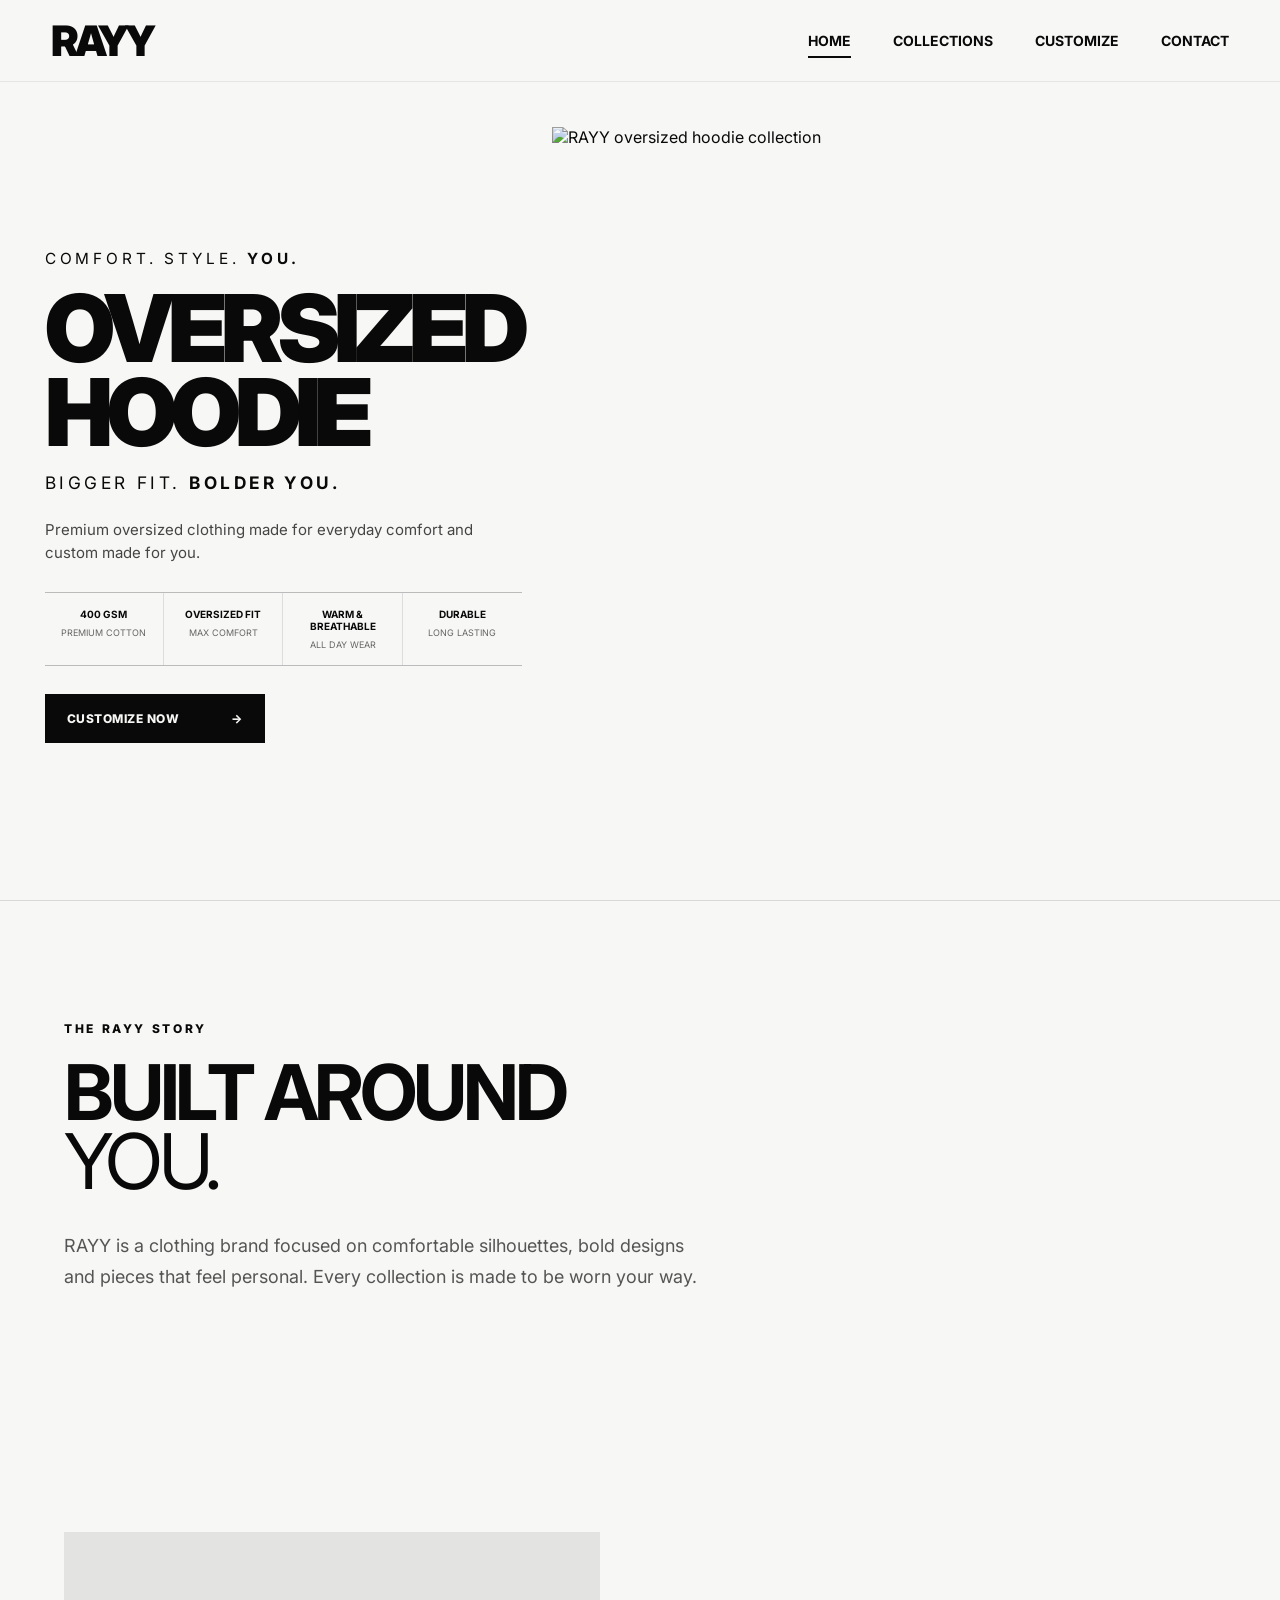
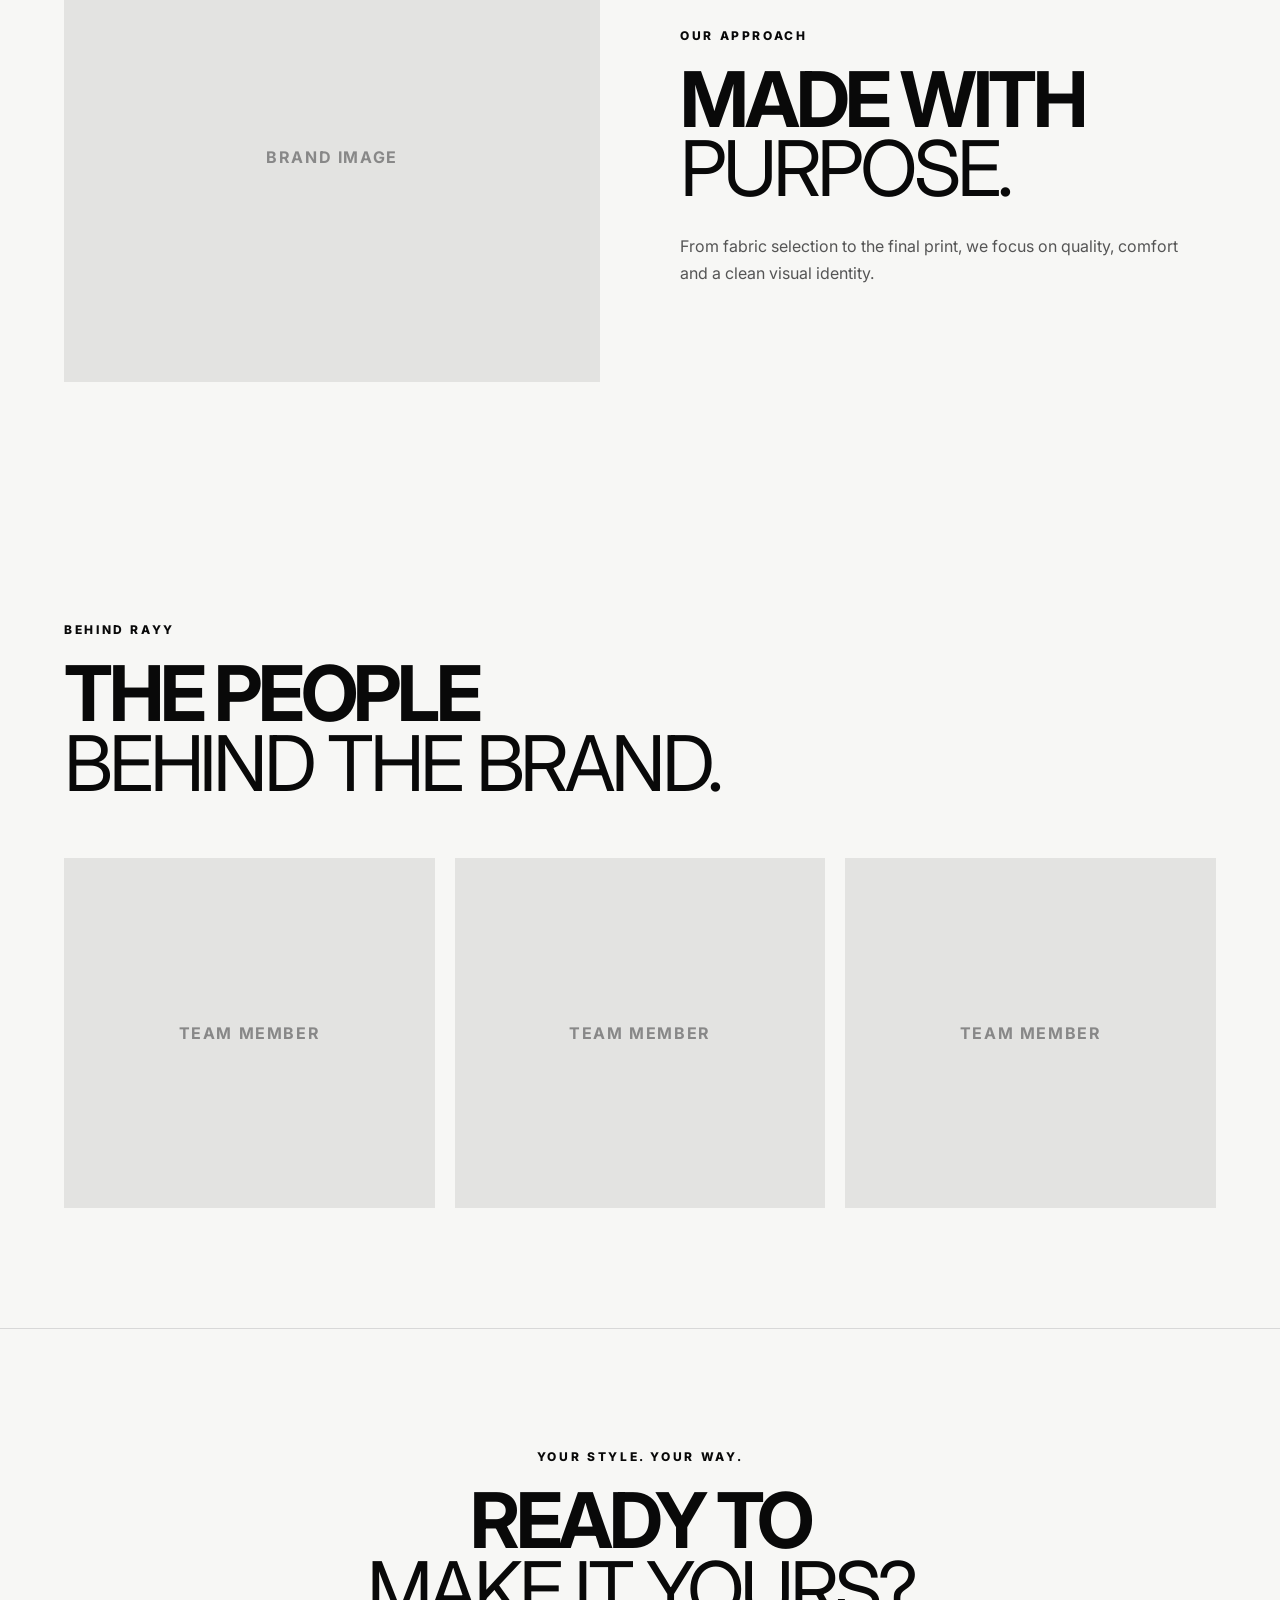
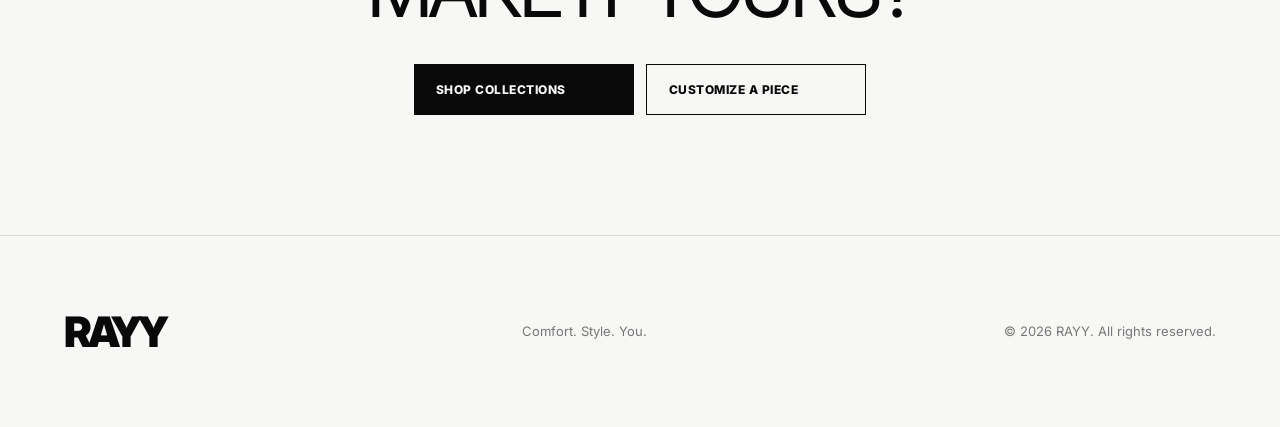
==== src/index.html @ 3b5ebaf4 "initial commit" ====
<!DOCTYPE html>
<html lang="en">
<head>
  <meta charset="UTF-8">
  <meta name="viewport" content="width=device-width, initial-scale=1.0">
  <title>RAYY — Comfort. Style. You.</title>
  <link rel="preconnect" href="https://fonts.googleapis.com">
  <link rel="preconnect" href="https://fonts.gstatic.com" crossorigin>
  <link href="https://fonts.googleapis.com/css2?family=Inter:wght@400;500;600;700;800;900&display=swap" rel="stylesheet">
  <link rel="stylesheet" href="css/global.css">
  <link rel="stylesheet" href="css/home.css">
</head>
<body>
  <header class="navbar">
    <a class="logo" href="index.html">RAYY</a>

    <nav class="nav-links" id="navLinks">
      <a class="active" href="index.html">Home</a>
      <a href="collections.html">Collections</a>
      <a href="customize.html">Customize</a>
      <a href="contact.html">Contact</a>
    </nav>

    <button class="menu-toggle" id="menuToggle" aria-label="Toggle menu">
      <span></span><span></span><span></span>
    </button>
  </header>

  <main>
    <section class="hero">
      <div class="hero-copy">
        <p class="eyebrow">COMFORT. STYLE. <strong>YOU.</strong></p>
        <h1>OVERSIZED<br>HOODIE</h1>
        <p class="hero-subtitle">BIGGER FIT. <strong>BOLDER YOU.</strong></p>
        <p class="hero-description">
          Premium oversized clothing made for everyday comfort
          and custom made for you.
        </p>

        <div class="feature-row">
          <div class="feature">
            <strong>400 GSM</strong>
            <span>Premium Cotton</span>
          </div>
          <div class="feature">
            <strong>OVERSIZED FIT</strong>
            <span>Max Comfort</span>
          </div>
          <div class="feature">
            <strong>WARM & BREATHABLE</strong>
            <span>All Day Wear</span>
          </div>
          <div class="feature">
            <strong>DURABLE</strong>
            <span>Long Lasting</span>
          </div>
        </div>

        <a class="btn btn-dark" href="customize.html">
          CUSTOMIZE NOW <span>→</span>
        </a>
      </div>

      <div class="hero-visual">
        <img src="assets/hero/hero-reference.png" alt="RAYY oversized hoodie collection">
      </div>
    </section>

    <section class="intro section">
      <p class="section-label">THE RAYY STORY</p>
      <h2>BUILT AROUND<br><span>YOU.</span></h2>
      <p class="section-text">
        RAYY is a clothing brand focused on comfortable silhouettes,
        bold designs and pieces that feel personal. Every collection
        is made to be worn your way.
      </p>
    </section>

    <section class="split-section section">
      <div class="split-image placeholder-image">BRAND IMAGE</div>
      <div class="split-copy">
        <p class="section-label">OUR APPROACH</p>
        <h2>MADE WITH<br><span>PURPOSE.</span></h2>
        <p>
          From fabric selection to the final print, we focus on quality,
          comfort and a clean visual identity.
        </p>
      </div>
    </section>

    <section class="team section">
      <p class="section-label">BEHIND RAYY</p>
      <h2>THE PEOPLE<br><span>BEHIND THE BRAND.</span></h2>
      <div class="team-grid">
        <article class="team-card">TEAM MEMBER</article>
        <article class="team-card">TEAM MEMBER</article>
        <article class="team-card">TEAM MEMBER</article>
      </div>
    </section>

    <section class="cta section">
      <p class="section-label">YOUR STYLE. YOUR WAY.</p>
      <h2>READY TO<br><span>MAKE IT YOURS?</span></h2>
      <div class="cta-actions">
        <a class="btn btn-dark" href="collections.html">SHOP COLLECTIONS</a>
        <a class="btn btn-light" href="customize.html">CUSTOMIZE A PIECE</a>
      </div>
    </section>
  </main>

  <footer class="footer">
    <div class="logo">RAYY</div>
    <p>Comfort. Style. You.</p>
    <p>© 2026 RAYY. All rights reserved.</p>
  </footer>

  <script src="js/main.js"></script>
</body>
</html>
---- src/css/global.css ----
:root {
  --black: #090909;
  --white: #f7f7f5;
  --muted: #777;
  --border: #d8d8d8;
  --max-width: 1500px;
}

* {
  box-sizing: border-box;
  margin: 0;
  padding: 0;
}

html {
  scroll-behavior: smooth;
}

body {
  font-family: Inter, Arial, sans-serif;
  background: var(--white);
  color: var(--black);
}

a {
  color: inherit;
  text-decoration: none;
}

.navbar {
  height: 82px;
  padding: 0 4vw;
  display: flex;
  align-items: center;
  justify-content: space-between;
  border-bottom: 1px solid #e5e5e5;
  position: relative;
  z-index: 10;
  background: rgba(247,247,245,.96);
}

.logo {
  font-size: 42px;
  font-weight: 900;
  letter-spacing: -4px;
}

.nav-links {
  display: flex;
  gap: 42px;
  align-items: center;
  font-size: 14px;
  font-weight: 700;
  text-transform: uppercase;
}

.nav-links a {
  position: relative;
}

.nav-links a.active::after {
  content: "";
  position: absolute;
  height: 2px;
  background: var(--black);
  left: 0;
  right: 0;
  bottom: -9px;
}

.menu-toggle {
  display: none;
  border: 0;
  background: none;
  cursor: pointer;
}

.menu-toggle span {
  display: block;
  width: 24px;
  height: 2px;
  background: var(--black);
  margin: 5px;
}

.section {
  max-width: var(--max-width);
  margin: auto;
  padding: 120px 5vw;
}

.section-label {
  font-size: 12px;
  font-weight: 800;
  letter-spacing: .22em;
  margin-bottom: 22px;
}

h1, h2 {
  letter-spacing: -.055em;
  line-height: .9;
}

h1 {
  font-size: clamp(4rem, 9vw, 9rem);
}

h2 {
  font-size: clamp(3rem, 6vw, 6rem);
}

h1 span, h2 span {
  font-weight: 400;
}

.btn {
  display: inline-flex;
  justify-content: space-between;
  align-items: center;
  min-width: 220px;
  padding: 17px 22px;
  font-size: 12px;
  font-weight: 800;
  letter-spacing: .04em;
}

.btn-dark {
  background: var(--black);
  color: var(--white);
}

.btn-light {
  border: 1px solid var(--black);
}

.page-shell {
  max-width: var(--max-width);
  min-height: calc(100vh - 82px);
  margin: auto;
  padding: 100px 5vw;
}

.category-grid {
  display: grid;
  grid-template-columns: repeat(3, 1fr);
  gap: 24px;
  margin-top: 70px;
}

.category-card {
  display: block;
}

.category-image {
  aspect-ratio: 1 / 1.1;
  background: #e4e4e2;
  display: grid;
  place-items: center;
  font-size: clamp(2rem, 5vw, 5rem);
  font-weight: 900;
  letter-spacing: -.06em;
}

.category-card h2 {
  font-size: 24px;
  margin-top: 16px;
}

.customize-placeholder {
  margin-top: 70px;
  padding: 80px;
  border: 1px dashed #aaa;
  text-align: center;
  color: var(--muted);
  line-height: 1.8;
}

.contact-page > p:not(.section-label) {
  max-width: 500px;
  margin: 30px 0;
  line-height: 1.7;
  color: #555;
}

.footer {
  padding: 70px 5vw;
  border-top: 1px solid var(--border);
  display: flex;
  justify-content: space-between;
  align-items: center;
  gap: 20px;
  flex-wrap: wrap;
}

.footer p {
  color: var(--muted);
  font-size: 13px;
}

@media (max-width: 800px) {
  .navbar {
    height: 70px;
  }

  .logo {
    font-size: 34px;
  }

  .menu-toggle {
    display: block;
  }

  .nav-links {
    display: none;
    position: absolute;
    top: 70px;
    left: 0;
    right: 0;
    padding: 25px;
    flex-direction: column;
    align-items: flex-start;
    background: var(--white);
    border-bottom: 1px solid var(--border);
  }

  .nav-links.open {
    display: flex;
  }

  .category-grid {
    grid-template-columns: 1fr;
  }

  .page-shell {
    padding-top: 70px;
  }
}
---- src/css/home.css ----
.hero {
  min-height: calc(100vh - 82px);
  max-width: var(--max-width);
  margin: auto;
  padding: 45px 2.5vw 35px;
  display: grid;
  grid-template-columns: .78fr 1.22fr;
  gap: 30px;
  align-items: center;
  overflow: hidden;
}

.hero-copy {
  padding-left: 1vw;
  z-index: 2;
}

.eyebrow {
  font-size: clamp(13px, 1.2vw, 18px);
  letter-spacing: .25em;
  margin-bottom: 18px;
}

.hero h1 {
  font-size: clamp(4.5rem, 7.3vw, 8.5rem);
  font-weight: 900;
  letter-spacing: -.065em;
}

.hero-subtitle {
  font-size: clamp(14px, 1.35vw, 19px);
  letter-spacing: .2em;
  margin-top: 18px;
}

.hero-description {
  max-width: 470px;
  margin: 25px 0;
  color: #454545;
  line-height: 1.55;
  font-size: 15px;
}

.feature-row {
  border-top: 1px solid #bbb;
  border-bottom: 1px solid #bbb;
  display: grid;
  grid-template-columns: repeat(4, 1fr);
  margin: 28px 0;
}

.feature {
  padding: 15px 9px;
  text-align: center;
  border-right: 1px solid #ddd;
}

.feature:last-child {
  border-right: 0;
}

.feature strong,
.feature span {
  display: block;
}

.feature strong {
  font-size: 10px;
  margin-bottom: 7px;
}

.feature span {
  font-size: 9px;
  color: #666;
  text-transform: uppercase;
}

.hero-visual {
  height: 100%;
  min-height: 650px;
  display: flex;
  align-items: center;
  justify-content: center;
}

.hero-visual img {
  width: 100%;
  height: 100%;
  object-fit: cover;
  object-position: center;
  mix-blend-mode: multiply;
}

.intro {
  border-top: 1px solid var(--border);
}

.section-text {
  max-width: 650px;
  margin-top: 35px;
  font-size: 18px;
  line-height: 1.7;
  color: #555;
}

.split-section {
  display: grid;
  grid-template-columns: 1fr 1fr;
  gap: 80px;
  align-items: center;
}

.placeholder-image,
.team-card {
  background: #e3e3e1;
  min-height: 450px;
  display: grid;
  place-items: center;
  color: #888;
  font-weight: 700;
  letter-spacing: .1em;
}

.split-copy p:not(.section-label) {
  margin-top: 30px;
  max-width: 500px;
  color: #555;
  line-height: 1.7;
}

.team-grid {
  display: grid;
  grid-template-columns: repeat(3, 1fr);
  gap: 20px;
  margin-top: 60px;
}

.team-card {
  min-height: 350px;
}

.cta {
  text-align: center;
  border-top: 1px solid var(--border);
}

.cta-actions {
  margin-top: 40px;
  display: flex;
  justify-content: center;
  gap: 12px;
}

@media (max-width: 1000px) {
  .hero {
    grid-template-columns: 1fr;
  }

  .hero-visual {
    min-height: auto;
  }

  .hero-visual img {
    max-height: 650px;
  }

  .split-section,
  .team-grid {
    grid-template-columns: 1fr;
  }
}

@media (max-width: 600px) {
  .hero {
    padding-top: 35px;
  }

  .hero h1 {
    font-size: 18vw;
  }

  .feature-row {
    grid-template-columns: repeat(2, 1fr);
  }

  .feature:nth-child(2) {
    border-right: 0;
  }

  .feature:nth-child(-n+2) {
    border-bottom: 1px solid #ddd;
  }

  .cta-actions {
    flex-direction: column;
  }

  .btn {
    width: 100%;
  }
}
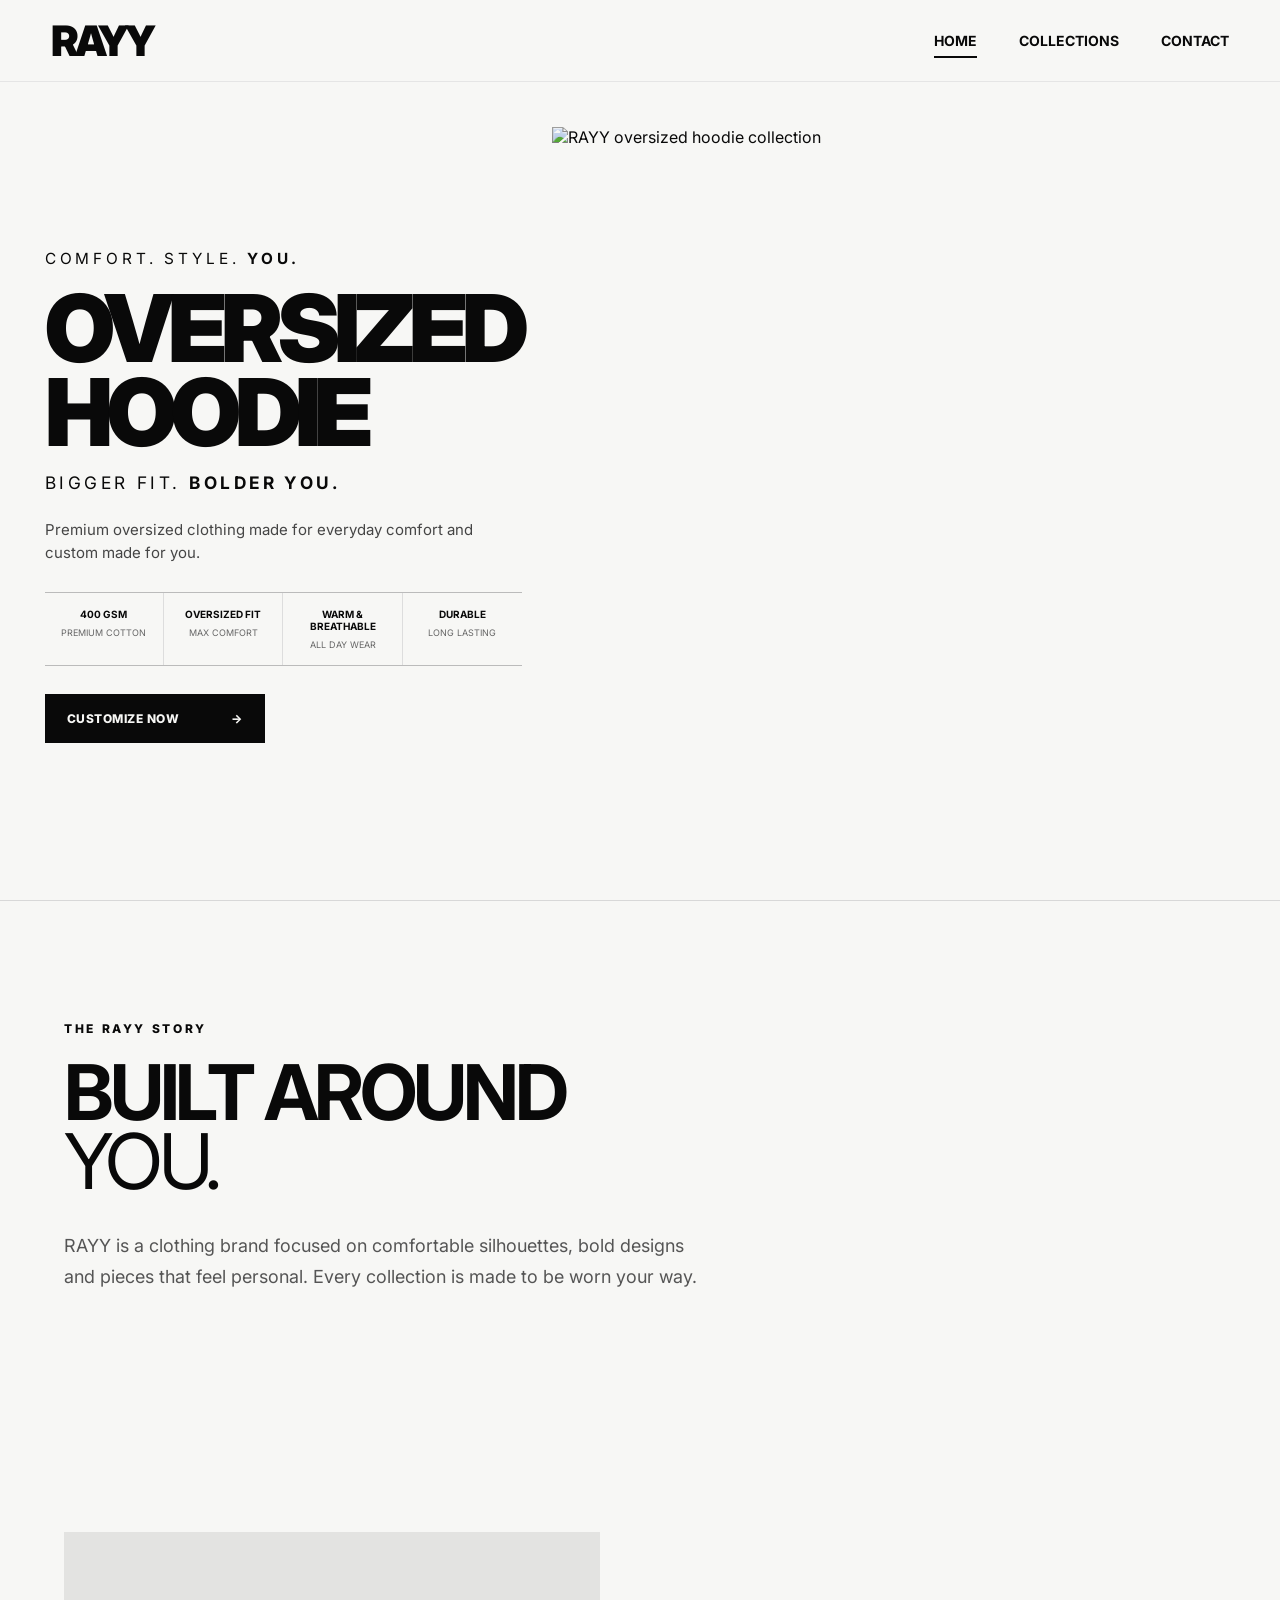
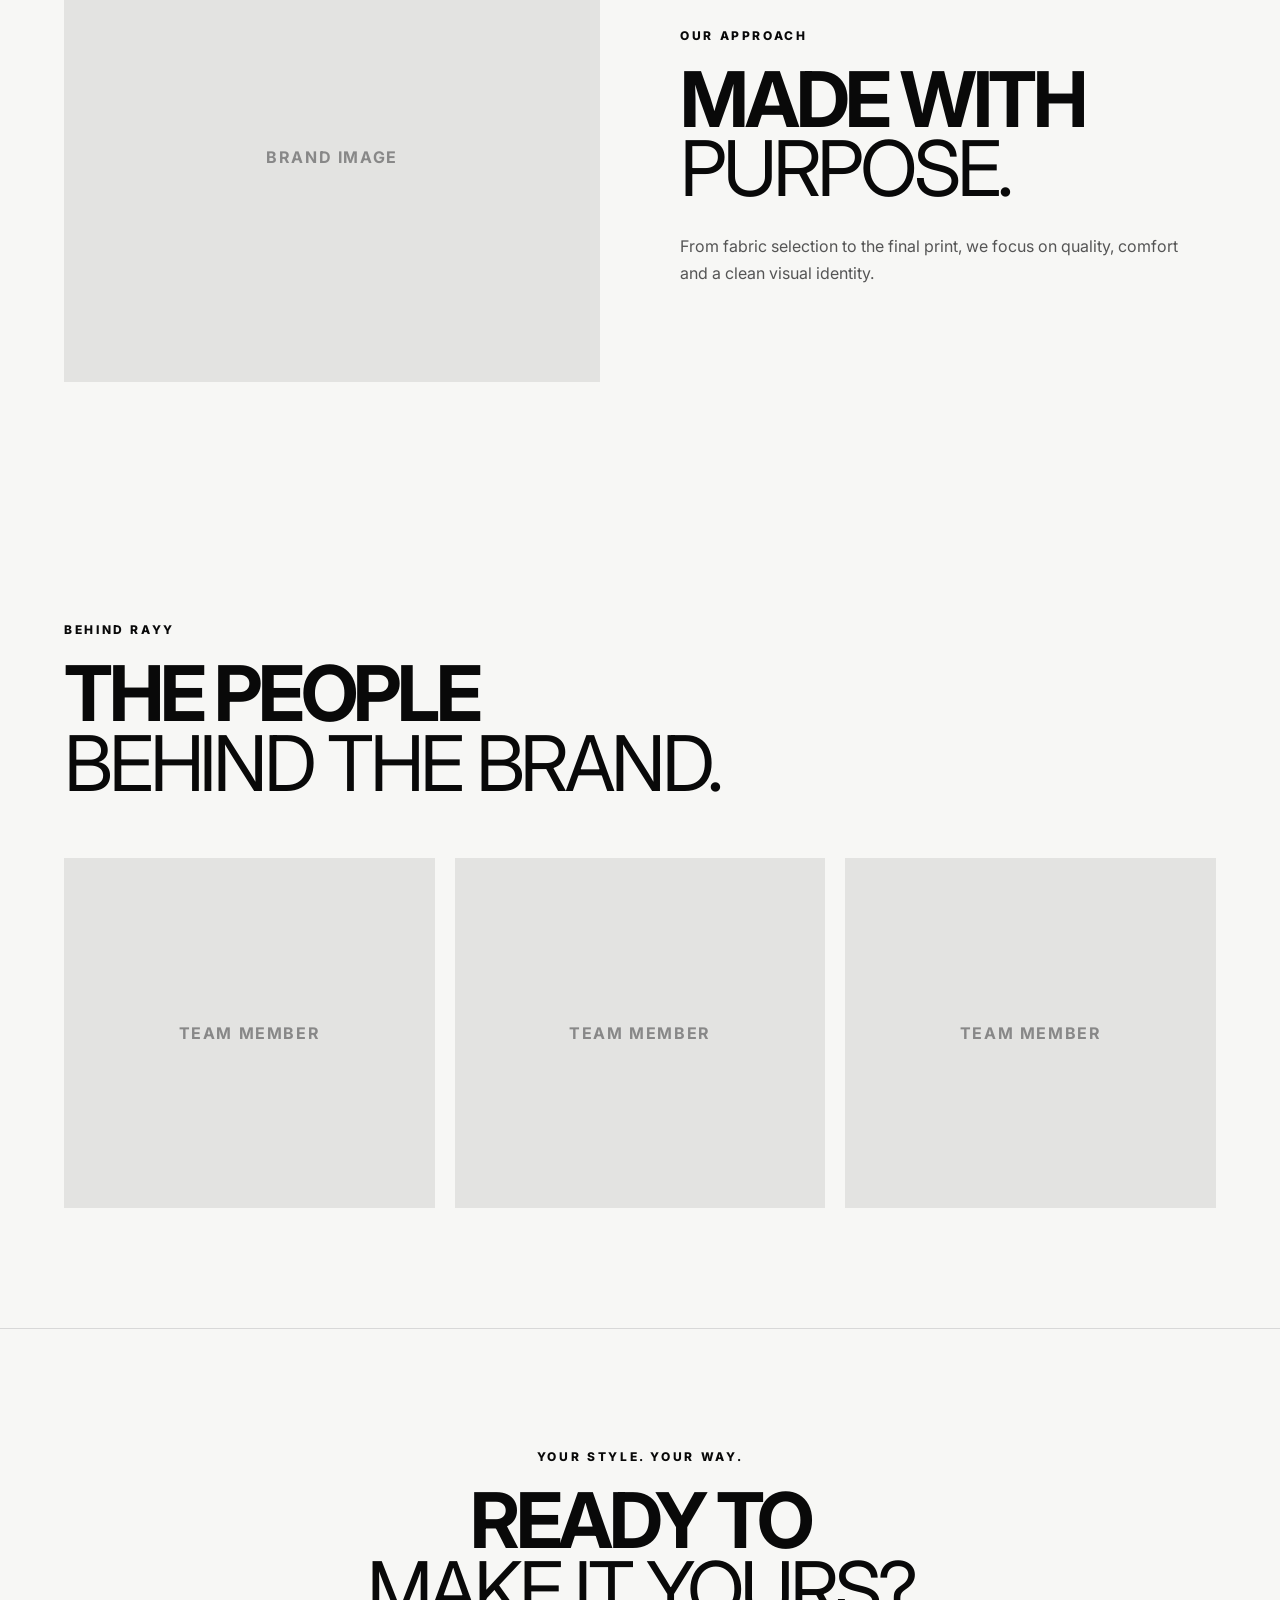
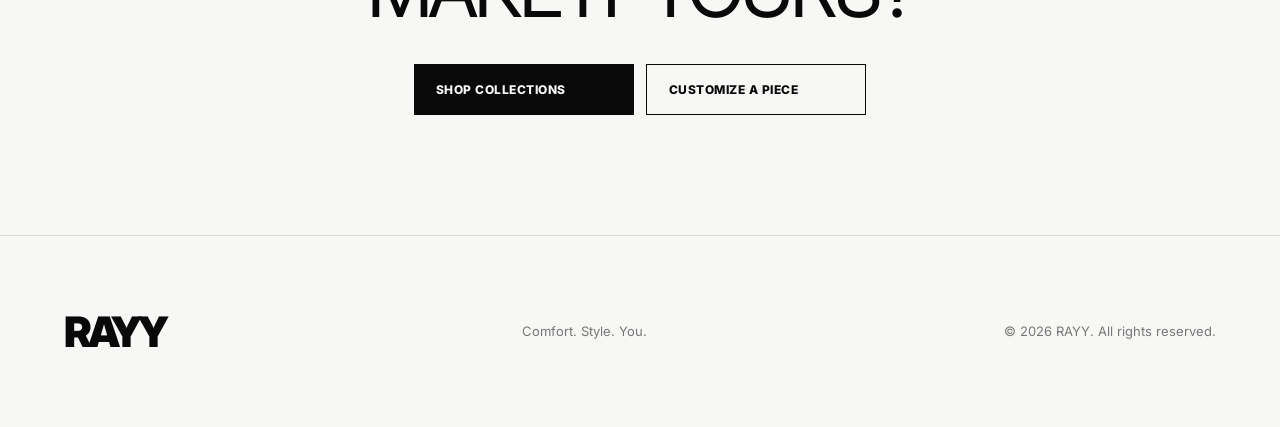
==== commit f443b42c: "Added catogories page, universal template for all products" ====
--- a/src/index.html
+++ b/src/index.html
@@ -17,7 +17,6 @@
     <nav class="nav-links" id="navLinks">
       <a class="active" href="index.html">Home</a>
       <a href="collections.html">Collections</a>
-      <a href="customize.html">Customize</a>
       <a href="contact.html">Contact</a>
     </nav>
 
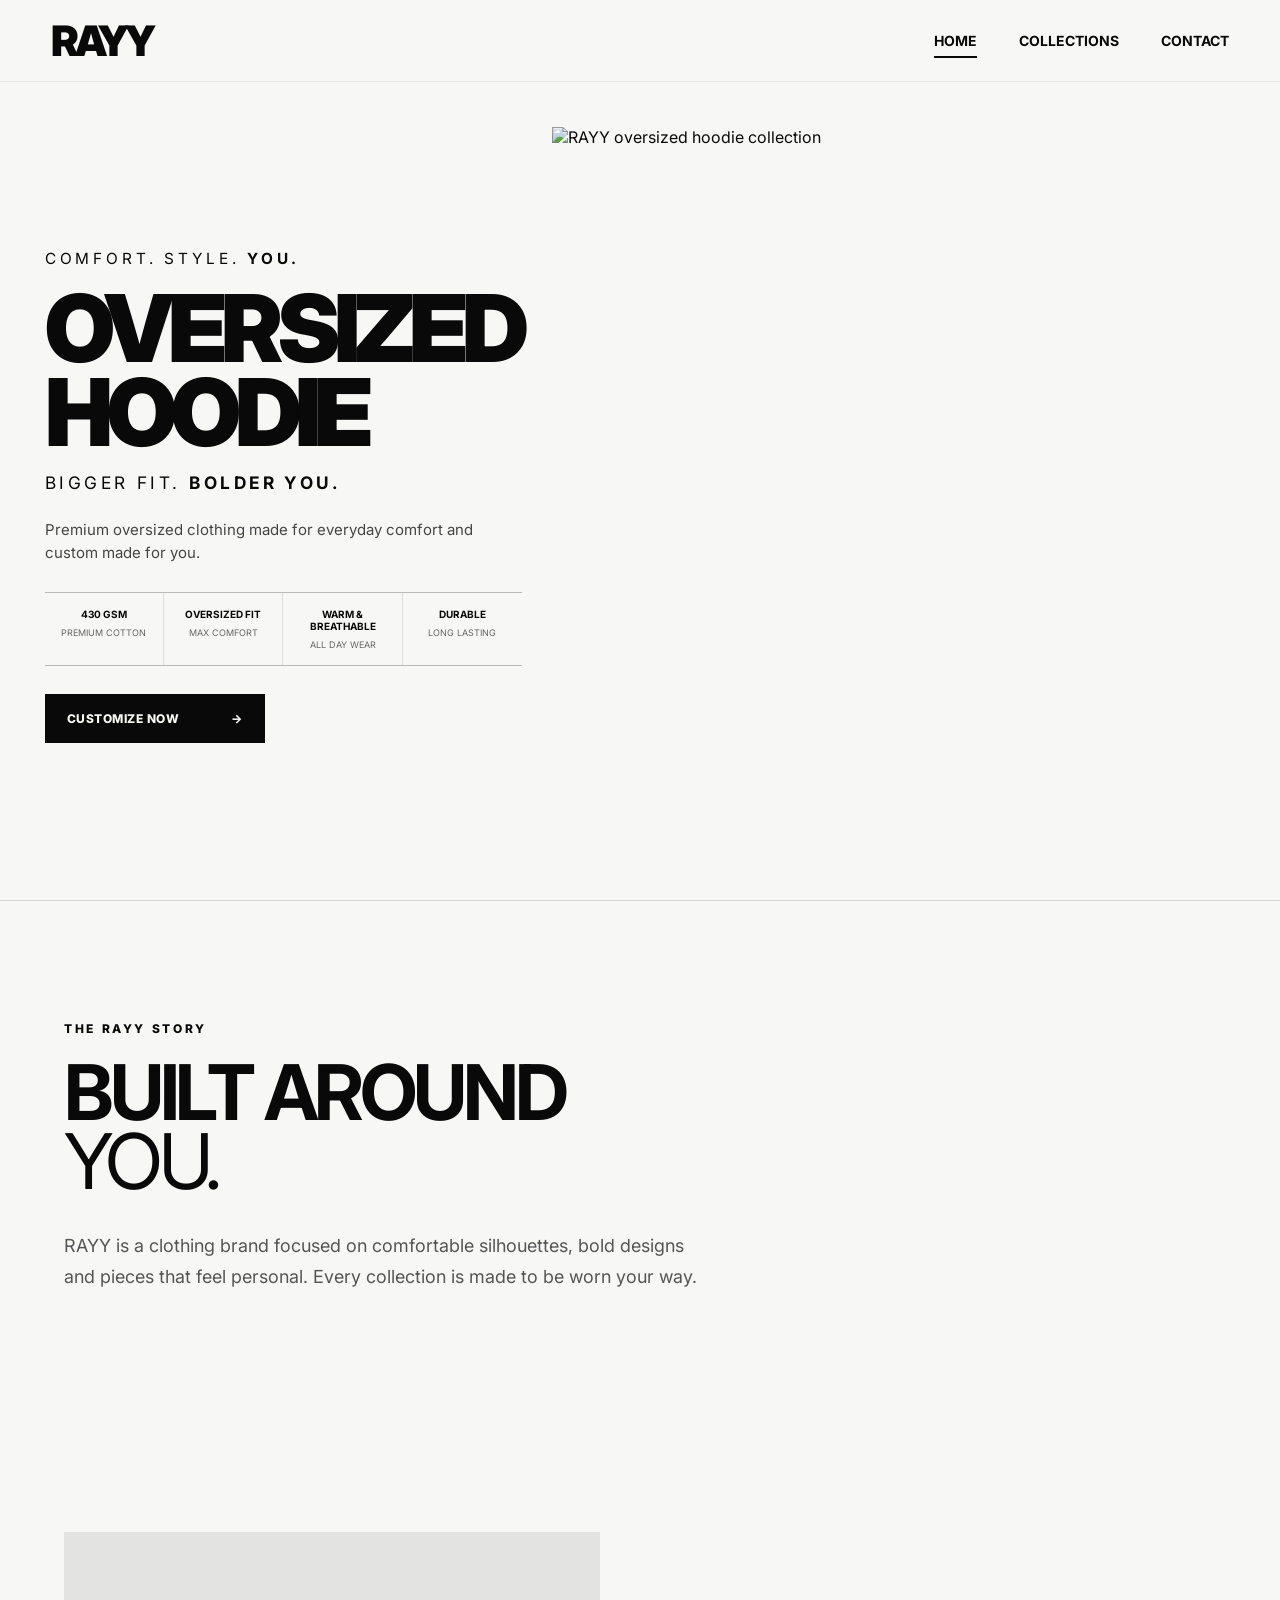
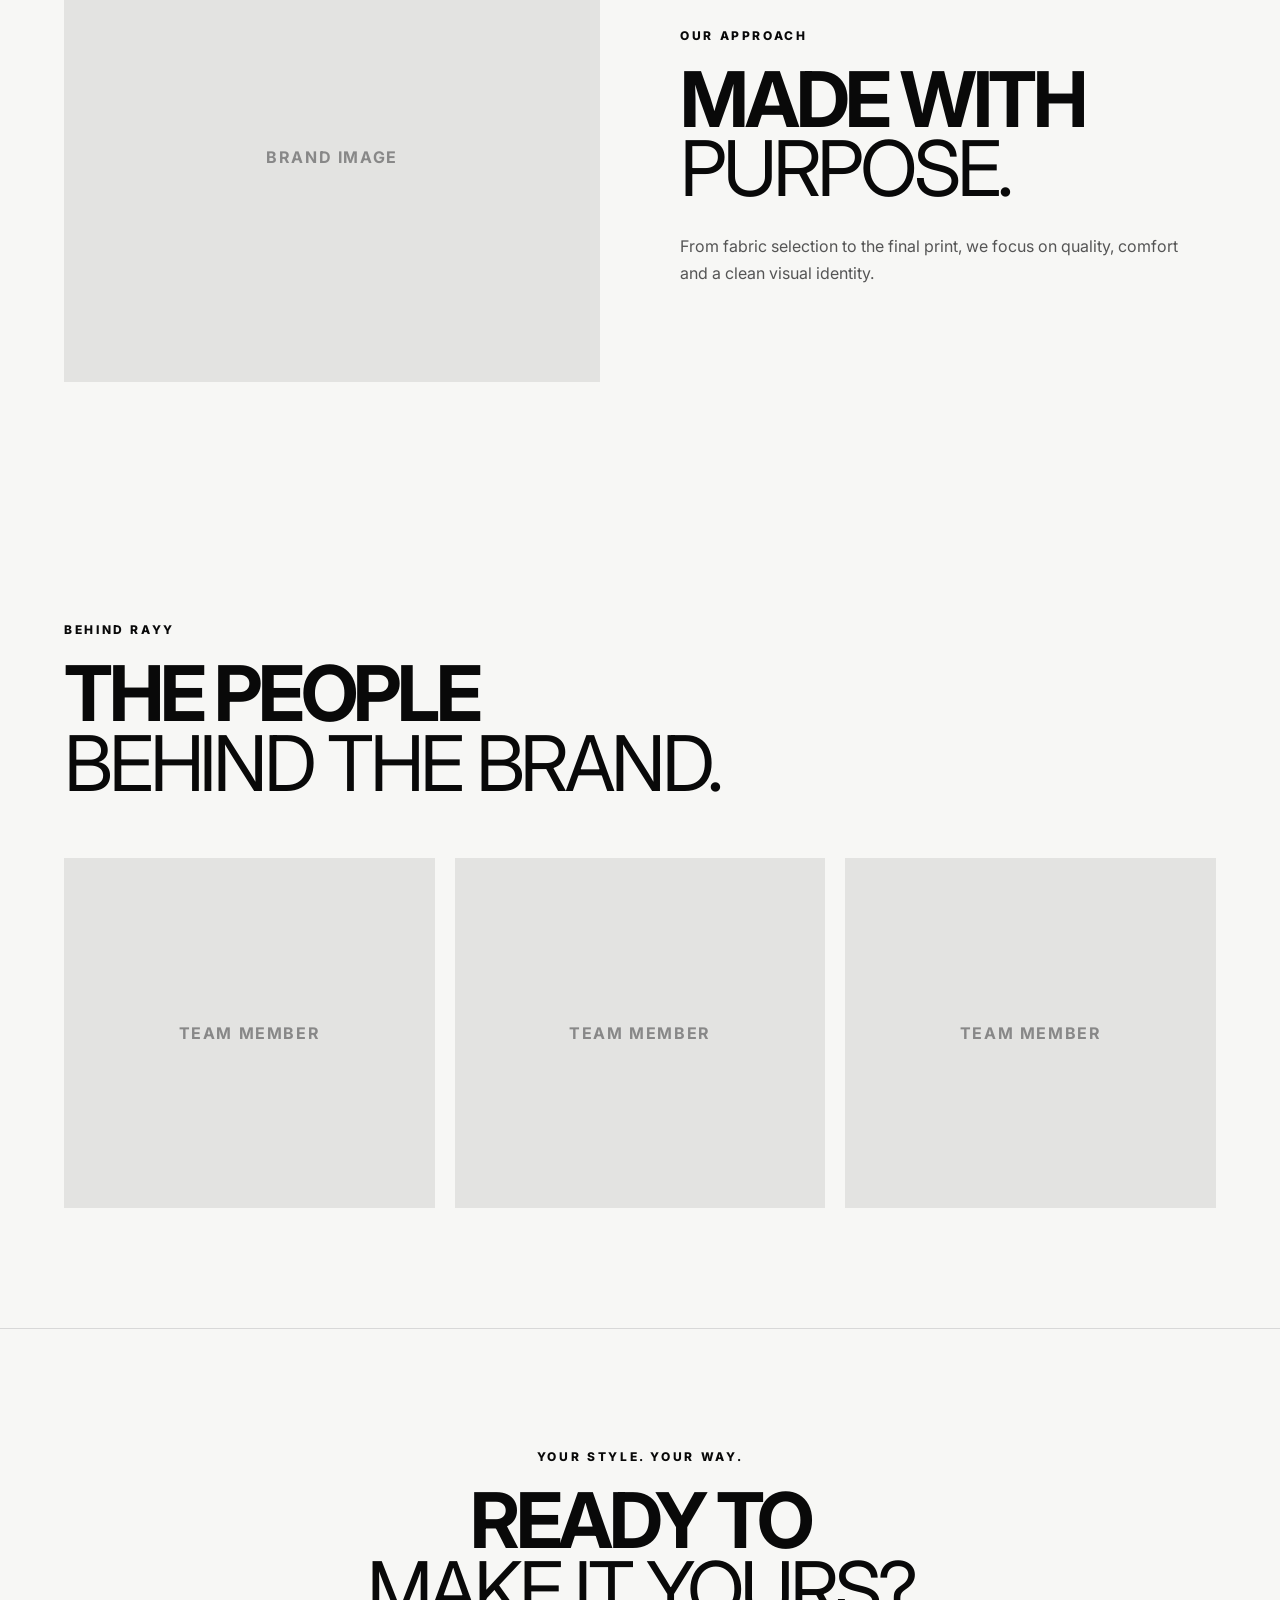
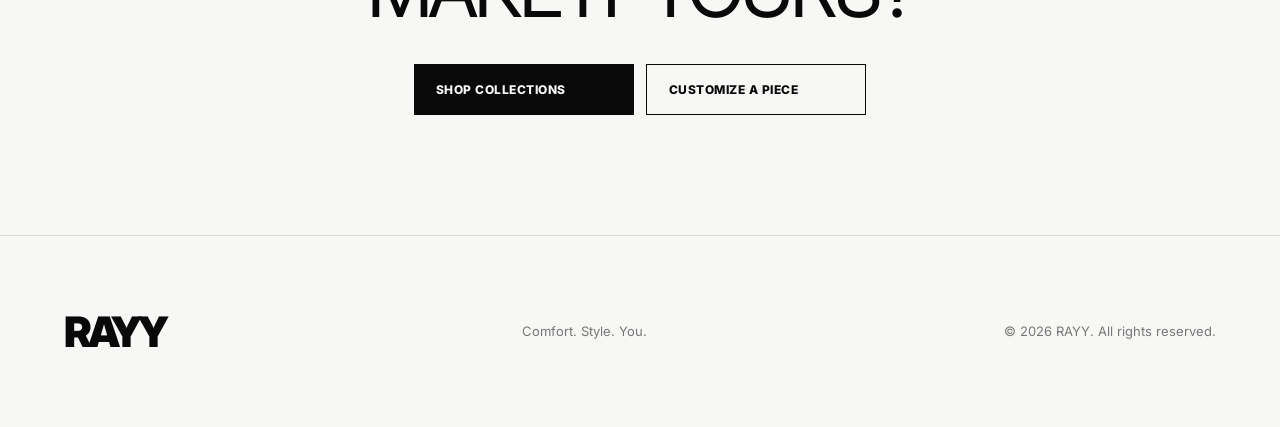
==== commit 0596e477: "Major design changes. Added animation in the collections and its downstream pages" ====
--- a/src/index.html
+++ b/src/index.html
@@ -1,29 +1,20 @@
 <!DOCTYPE html>
 <html lang="en">
+
 <head>
   <meta charset="UTF-8">
   <meta name="viewport" content="width=device-width, initial-scale=1.0">
   <title>RAYY — Comfort. Style. You.</title>
   <link rel="preconnect" href="https://fonts.googleapis.com">
   <link rel="preconnect" href="https://fonts.gstatic.com" crossorigin>
-  <link href="https://fonts.googleapis.com/css2?family=Inter:wght@400;500;600;700;800;900&display=swap" rel="stylesheet">
+  <link href="https://fonts.googleapis.com/css2?family=Inter:wght@400;500;600;700;800;900&display=swap"
+    rel="stylesheet">
   <link rel="stylesheet" href="css/global.css">
   <link rel="stylesheet" href="css/home.css">
 </head>
+
 <body>
-  <header class="navbar">
-    <a class="logo" href="index.html">RAYY</a>
-
-    <nav class="nav-links" id="navLinks">
-      <a class="active" href="index.html">Home</a>
-      <a href="collections.html">Collections</a>
-      <a href="contact.html">Contact</a>
-    </nav>
-
-    <button class="menu-toggle" id="menuToggle" aria-label="Toggle menu">
-      <span></span><span></span><span></span>
-    </button>
-  </header>
+  <header class="navbar"></header>
 
   <main>
     <section class="hero">
@@ -38,7 +29,7 @@
 
         <div class="feature-row">
           <div class="feature">
-            <strong>400 GSM</strong>
+            <strong>430 GSM</strong>
             <span>Premium Cotton</span>
           </div>
           <div class="feature">
@@ -115,4 +106,5 @@
 
   <script src="js/main.js"></script>
 </body>
+
 </html>
--- a/src/css/global.css
+++ b/src/css/global.css
@@ -36,7 +36,7 @@
   border-bottom: 1px solid #e5e5e5;
   position: relative;
   z-index: 10;
-  background: rgba(247,247,245,.96);
+  background: rgba(247, 247, 245, .96);
 }
 
 .logo {
@@ -96,7 +96,54 @@
   margin-bottom: 22px;
 }
 
-h1, h2 {
+.page-header {
+  display: grid;
+  grid-template-columns: 1.2fr 0.8fr;
+  gap: 40px;
+  align-items: flex-end;
+  border-bottom: 2px solid var(--black);
+  padding-bottom: 45px;
+  margin-bottom: 80px;
+  grid-column: 1 / -1;
+}
+
+.page-header-title {
+  display: flex;
+  flex-direction: column;
+}
+
+.page-header-aside {
+  display: flex;
+  flex-direction: column;
+  align-items: flex-end;
+  justify-content: flex-end;
+}
+
+.page-header-description {
+  max-width: 380px;
+  margin: 0;
+  font-size: 14px;
+  line-height: 1.6;
+  color: #555;
+}
+
+@media (max-width: 800px) {
+  .page-header {
+    grid-template-columns: 1fr;
+    gap: 20px;
+    align-items: flex-start;
+    padding-bottom: 30px;
+    margin-bottom: 50px;
+  }
+
+  .page-header-aside {
+    justify-content: flex-start;
+    align-items: flex-start;
+  }
+}
+
+h1,
+h2 {
   letter-spacing: -.055em;
   line-height: .9;
 }
@@ -109,7 +156,8 @@
   font-size: clamp(3rem, 6vw, 6rem);
 }
 
-h1 span, h2 span {
+h1 span,
+h2 span {
   font-weight: 400;
 }
 
@@ -143,27 +191,103 @@
 .category-grid {
   display: grid;
   grid-template-columns: repeat(3, 1fr);
-  gap: 24px;
+  gap: 30px;
   margin-top: 70px;
 }
 
+.category-grid {
+  display: grid;
+  grid-template-columns: repeat(3, 1fr);
+  gap: 40px;
+  margin-top: 70px;
+}
+
 .category-card {
+  display: flex;
+  flex-direction: column;
+  text-decoration: none;
+  cursor: pointer;
+}
+
+
+.category-image {
+  aspect-ratio: 1 / 1.35;
+  background: #e8e8e6;
+  overflow: hidden;
+  position: relative;
+  border-radius: 4px;
+  border: 1px solid var(--black);
+}
+
+.category-image img {
+  width: 100%;
+  height: 100%;
+  object-fit: cover;
   display: block;
-}
-
-.category-image {
-  aspect-ratio: 1 / 1.1;
-  background: #e4e4e2;
-  display: grid;
-  place-items: center;
-  font-size: clamp(2rem, 5vw, 5rem);
+  transition: transform 0.6s cubic-bezier(0.16, 1, 0.3, 1);
+}
+
+.category-card:hover .category-image img {
+  transform: scale(1.04);
+}
+
+.category-overlay {
+  /* overlay badges removed in markup, keeping styles for safety */
+  position: absolute;
+  top: 15px;
+  left: 15px;
+  background: var(--black);
+  color: var(--white);
+  font-size: 9px;
+  font-weight: 800;
+  letter-spacing: 0.1em;
+  padding: 5px 10px;
+  z-index: 2;
+  text-transform: uppercase;
+  border-radius: 2px;
+}
+
+.category-info {
+  padding-top: 20px;
+  display: flex;
+  flex-direction: column;
+  gap: 6px;
+}
+
+.category-card h2 {
+  font-size: clamp(1.8rem, 3.2vw, 2.2rem);
   font-weight: 900;
-  letter-spacing: -.06em;
-}
-
-.category-card h2 {
-  font-size: 24px;
-  margin-top: 16px;
+  line-height: 1.05;
+  letter-spacing: -0.05em;
+  color: var(--black);
+  margin: 0;
+  transition: color 0.3s ease;
+}
+
+.category-card:hover h2 {
+  color: #333333;
+}
+
+.category-meta {
+  font-size: 11px;
+  font-weight: 800;
+  color: #666;
+  text-transform: uppercase;
+  letter-spacing: 0.1em;
+  display: flex;
+  align-items: center;
+  gap: 8px;
+  transition: transform 0.3s cubic-bezier(0.16, 1, 0.3, 1), color 0.3s ease;
+}
+
+.category-meta span {
+  font-weight: 400;
+  color: #aaa;
+}
+
+.category-card:hover .category-meta {
+  color: var(--black);
+  transform: translateX(4px);
 }
 
 .customize-placeholder {
@@ -175,7 +299,7 @@
   line-height: 1.8;
 }
 
-.contact-page > p:not(.section-label) {
+.contact-page>p:not(.section-label) {
   max-width: 500px;
   margin: 30px 0;
   line-height: 1.7;
@@ -234,4 +358,306 @@
   .page-shell {
     padding-top: 70px;
   }
+}
+
+/* ==========================================
+   SMOOTH IMAGE LAZY LOADING & PLACEHOLDERS
+   ========================================== */
+
+@keyframes shimmer-pulse {
+  0% {
+    background-position: 200% 0;
+  }
+
+  100% {
+    background-position: -200% 0;
+  }
+}
+
+.image-loading-placeholder {
+  position: relative;
+  overflow: hidden;
+}
+
+.image-loading-placeholder::before {
+  content: "";
+  position: absolute;
+  inset: 0;
+  background: linear-gradient(90deg, #e8e8e6 25%, #f2f2f0 50%, #e8e8e6 75%);
+  background-size: 200% 100%;
+  animation: shimmer-pulse 1.6s infinite linear;
+  z-index: 1;
+  transition: opacity 0.4s ease-in-out;
+}
+
+.image-loading-placeholder.loaded::before {
+  opacity: 0;
+  pointer-events: none;
+}
+
+.smooth-load-image {
+  opacity: 0;
+  transition: opacity 0.5s cubic-bezier(0.4, 0, 0.2, 1);
+  will-change: transform, opacity;
+  transform: translateZ(0);
+}
+
+.smooth-load-image.loaded {
+  opacity: 1;
+}
+
+/* ==========================================
+   COLLECTIONS PAGE ENTRANCE & HEADER REDESIGN
+   ========================================== */
+
+.technical-header-meta {
+  display: flex;
+  gap: clamp(15px, 3vw, 30px);
+  font-family: monospace;
+  font-size: 10px;
+  font-weight: 700;
+  letter-spacing: 0.1em;
+  color: var(--muted);
+  margin-bottom: 25px;
+  text-transform: uppercase;
+  border-bottom: 1px dashed var(--border);
+  padding-bottom: 15px;
+  flex-wrap: wrap;
+}
+
+@keyframes fadeInUpSnappy {
+  0% {
+    opacity: 0;
+    transform: translateY(30px);
+  }
+
+  100% {
+    opacity: 1;
+    transform: translateY(0);
+  }
+}
+
+@keyframes fadeInUpWord {
+  0% {
+    opacity: 0;
+    transform: translateY(105%);
+  }
+
+  100% {
+    opacity: 1;
+    transform: translateY(0);
+  }
+}
+
+.collections-page .page-header-description {
+  opacity: 0;
+  animation: fadeInUpSnappy 1.6s cubic-bezier(0.16, 1, 0.3, 1) forwards;
+  will-change: transform, opacity;
+  backface-visibility: hidden;
+}
+
+.collections-page .category-card {
+  opacity: 0;
+  transform: translateY(30px);
+  will-change: transform, opacity;
+  backface-visibility: hidden;
+}
+
+.collections-page .category-card.in-view {
+  animation: fadeInUpSnappy 1.6s cubic-bezier(0.16, 1, 0.3, 1) forwards;
+}
+
+.collections-page .technical-header-meta,
+.category-template-page .technical-header-meta {
+  opacity: 0;
+  animation: fadeInUpSnappy 1.6s cubic-bezier(0.16, 1, 0.3, 1) forwards;
+  will-change: transform, opacity;
+  animation-delay: 0.05s;
+}
+
+/* Word Reveal Animations */
+.collections-page .page-header h1 .word-wrap,
+.category-template-page .page-header h1 .word-wrap {
+  display: inline-block;
+  overflow: hidden;
+  vertical-align: bottom;
+  padding-bottom: 0.08em;
+  margin-bottom: -0.08em;
+}
+
+.collections-page .page-header h1 .animate-word,
+.category-template-page .page-header h1 .animate-word {
+  display: inline-block;
+  transform: translateY(105%);
+  opacity: 0;
+  animation: fadeInUpWord 1.6s cubic-bezier(0.16, 1, 0.3, 1) forwards;
+  will-change: transform, opacity;
+}
+
+.collections-page .page-header h1 .delay-1,
+.category-template-page .page-header h1 .delay-1 {
+  animation-delay: 0.15s;
+}
+
+.collections-page .page-header h1 .delay-2,
+.category-template-page .page-header h1 .delay-2 {
+  animation-delay: 0.28s;
+}
+
+.collections-page .page-header h1 .delay-3,
+.category-template-page .page-header h1 .delay-3 {
+  animation-delay: 0.4s;
+}
+
+.collections-page .page-header-description {
+  animation-delay: 0.5s;
+}
+
+.collections-page .category-card:nth-child(1) {
+  animation-delay: 0.05s;
+}
+
+.collections-page .category-card:nth-child(2) {
+  animation-delay: 0.15s;
+}
+
+.collections-page .category-card:nth-child(3) {
+  animation-delay: 0.25s;
+}
+
+
+/* ==========================================
+   SUB-COLLECTION (CATEGORY) PAGE ENTRANCE
+   ========================================== */
+
+.category-template-page .back-btn,
+.category-template-page .technical-header-meta,
+.category-template-page #categoryDescription,
+.category-template-page .technical-spec-block {
+  opacity: 0;
+  animation: fadeInUpSnappy 1.6s cubic-bezier(0.16, 1, 0.3, 1) forwards;
+  will-change: transform, opacity;
+  backface-visibility: hidden;
+}
+
+.category-template-page .product-card {
+  opacity: 0;
+  transform: translateY(30px);
+  will-change: transform, opacity;
+  backface-visibility: hidden;
+}
+
+.category-template-page .product-card.in-view {
+  animation: fadeInUpSnappy 1.6s cubic-bezier(0.16, 1, 0.3, 1) forwards;
+}
+
+.category-template-page .back-btn {
+  animation-delay: 0.05s;
+}
+
+.category-template-page .technical-header-meta {
+  animation-delay: 0.15s;
+}
+
+.category-template-page #categoryTitle {
+  opacity: 1;
+  animation: none;
+}
+
+.category-template-page #categoryDescription {
+  animation-delay: 0.5s;
+}
+
+.category-template-page .technical-spec-block {
+  animation-delay: 0.5s;
+}
+
+/* Staggered Dynamic Product Grid Cards (Up to 12 items) - Snappy Timings */
+.category-template-page .product-card:nth-child(1) {
+  animation-delay: 0.05s;
+}
+
+.category-template-page .product-card:nth-child(2) {
+  animation-delay: 0.15s;
+}
+
+.category-template-page .product-card:nth-child(3) {
+  animation-delay: 0.25s;
+}
+
+.category-template-page .product-card:nth-child(4) {
+  animation-delay: 0.35s;
+}
+
+.category-template-page .product-card:nth-child(5) {
+  animation-delay: 0.45s;
+}
+
+.category-template-page .product-card:nth-child(6) {
+  animation-delay: 0.55s;
+}
+
+.category-template-page .product-card:nth-child(7) {
+  animation-delay: 0.65s;
+}
+
+.category-template-page .product-card:nth-child(8) {
+  animation-delay: 0.75s;
+}
+
+.category-template-page .product-card:nth-child(9) {
+  animation-delay: 0.85s;
+}
+
+.category-template-page .product-card:nth-child(10) {
+  animation-delay: 0.95s;
+}
+
+.category-template-page .product-card:nth-child(11) {
+  animation-delay: 1.05s;
+}
+
+.category-template-page .product-card:nth-child(12) {
+  animation-delay: 1.15s;
+}
+
+/* Specs Table Styling */
+.technical-spec-block {
+  width: 100%;
+  max-width: 380px;
+  font-family: monospace;
+  font-size: 11px;
+  border-top: 1px solid var(--black);
+  margin-bottom: 30px;
+  opacity: 0;
+  animation: fadeInUpSnappy 1.6s cubic-bezier(0.16, 1, 0.3, 1) forwards;
+  will-change: transform, opacity;
+  animation-delay: 0.5s;
+  /* Animates at the same time as the description */
+}
+
+.spec-row {
+  display: flex;
+  justify-content: space-between;
+  padding: 10.5px 0;
+  border-bottom: 1px solid var(--border);
+  gap: 15px;
+}
+
+.spec-label {
+  font-weight: 700;
+  color: var(--black);
+  letter-spacing: 0.05em;
+}
+
+.spec-value {
+  color: var(--muted);
+  text-align: right;
+}
+
+@media (max-width: 800px) {
+  .technical-spec-block {
+    margin-top: 20px;
+    margin-bottom: 20px;
+  }
 }
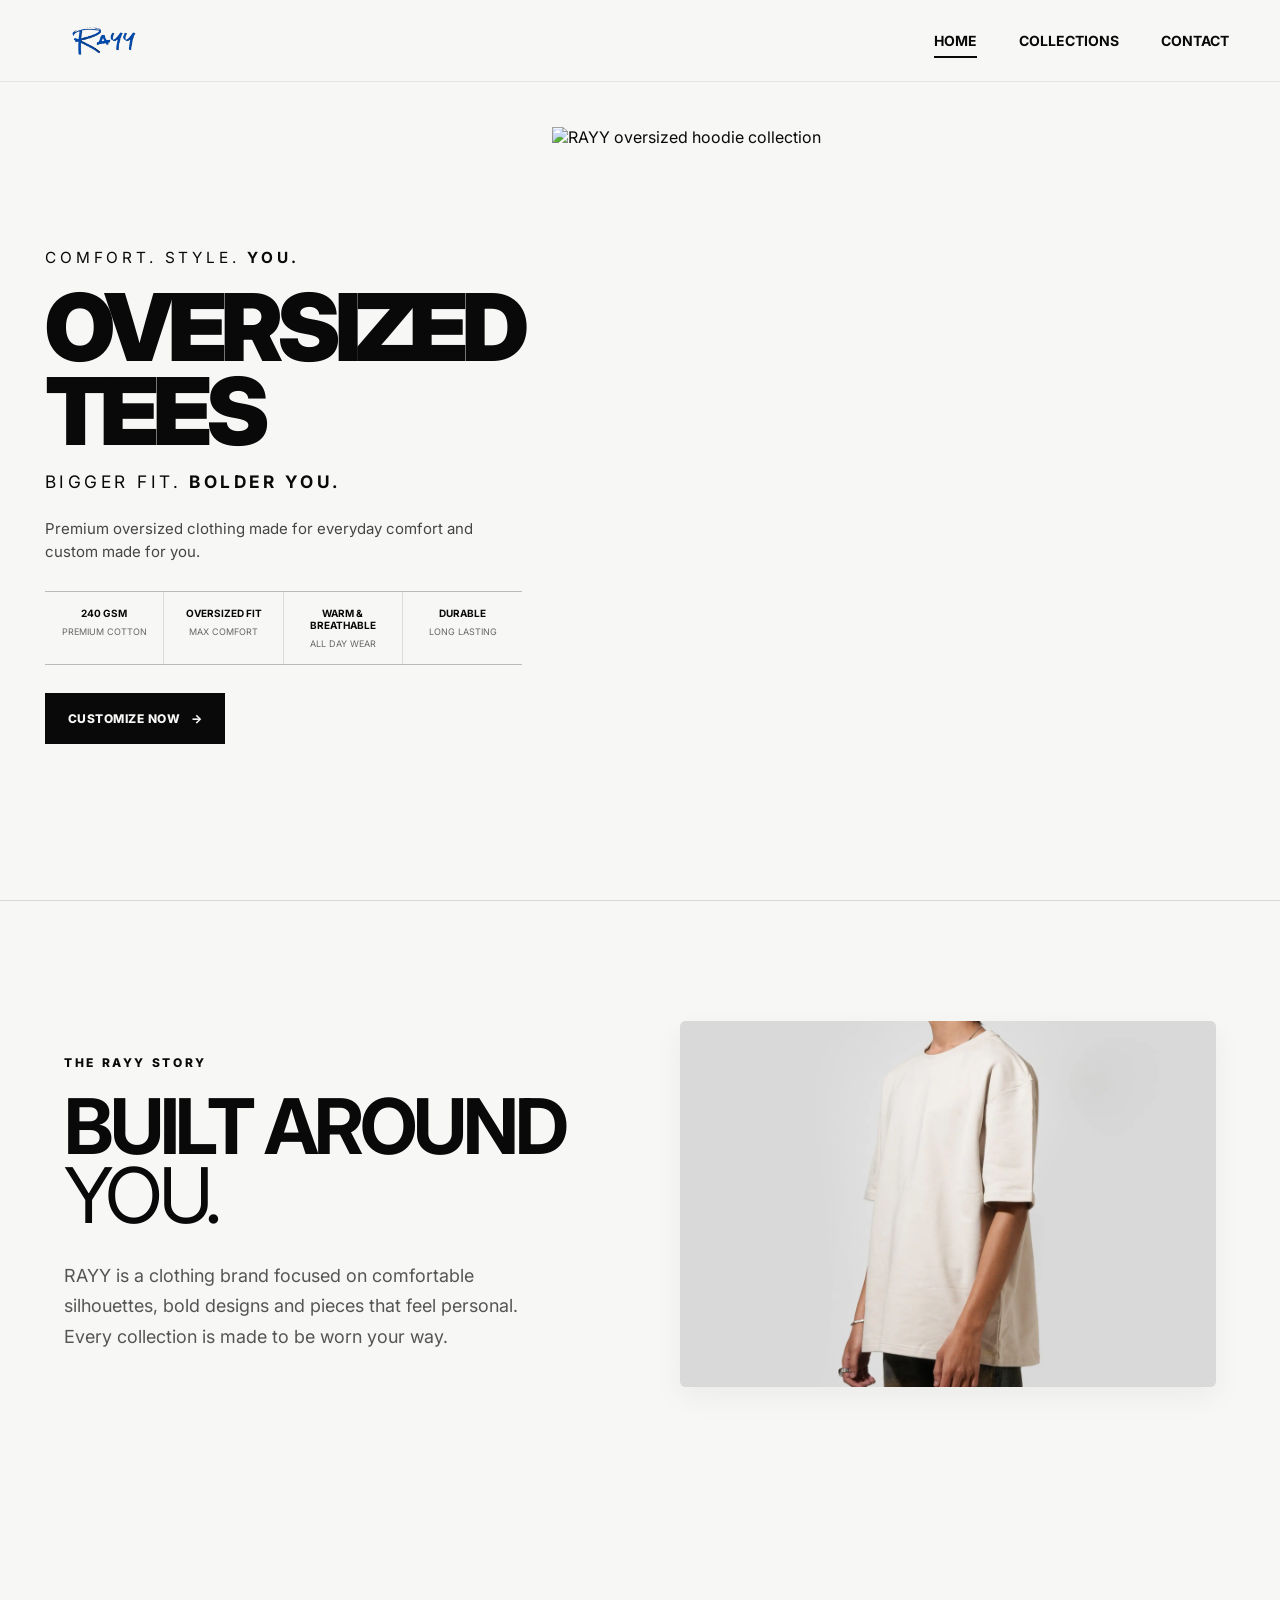
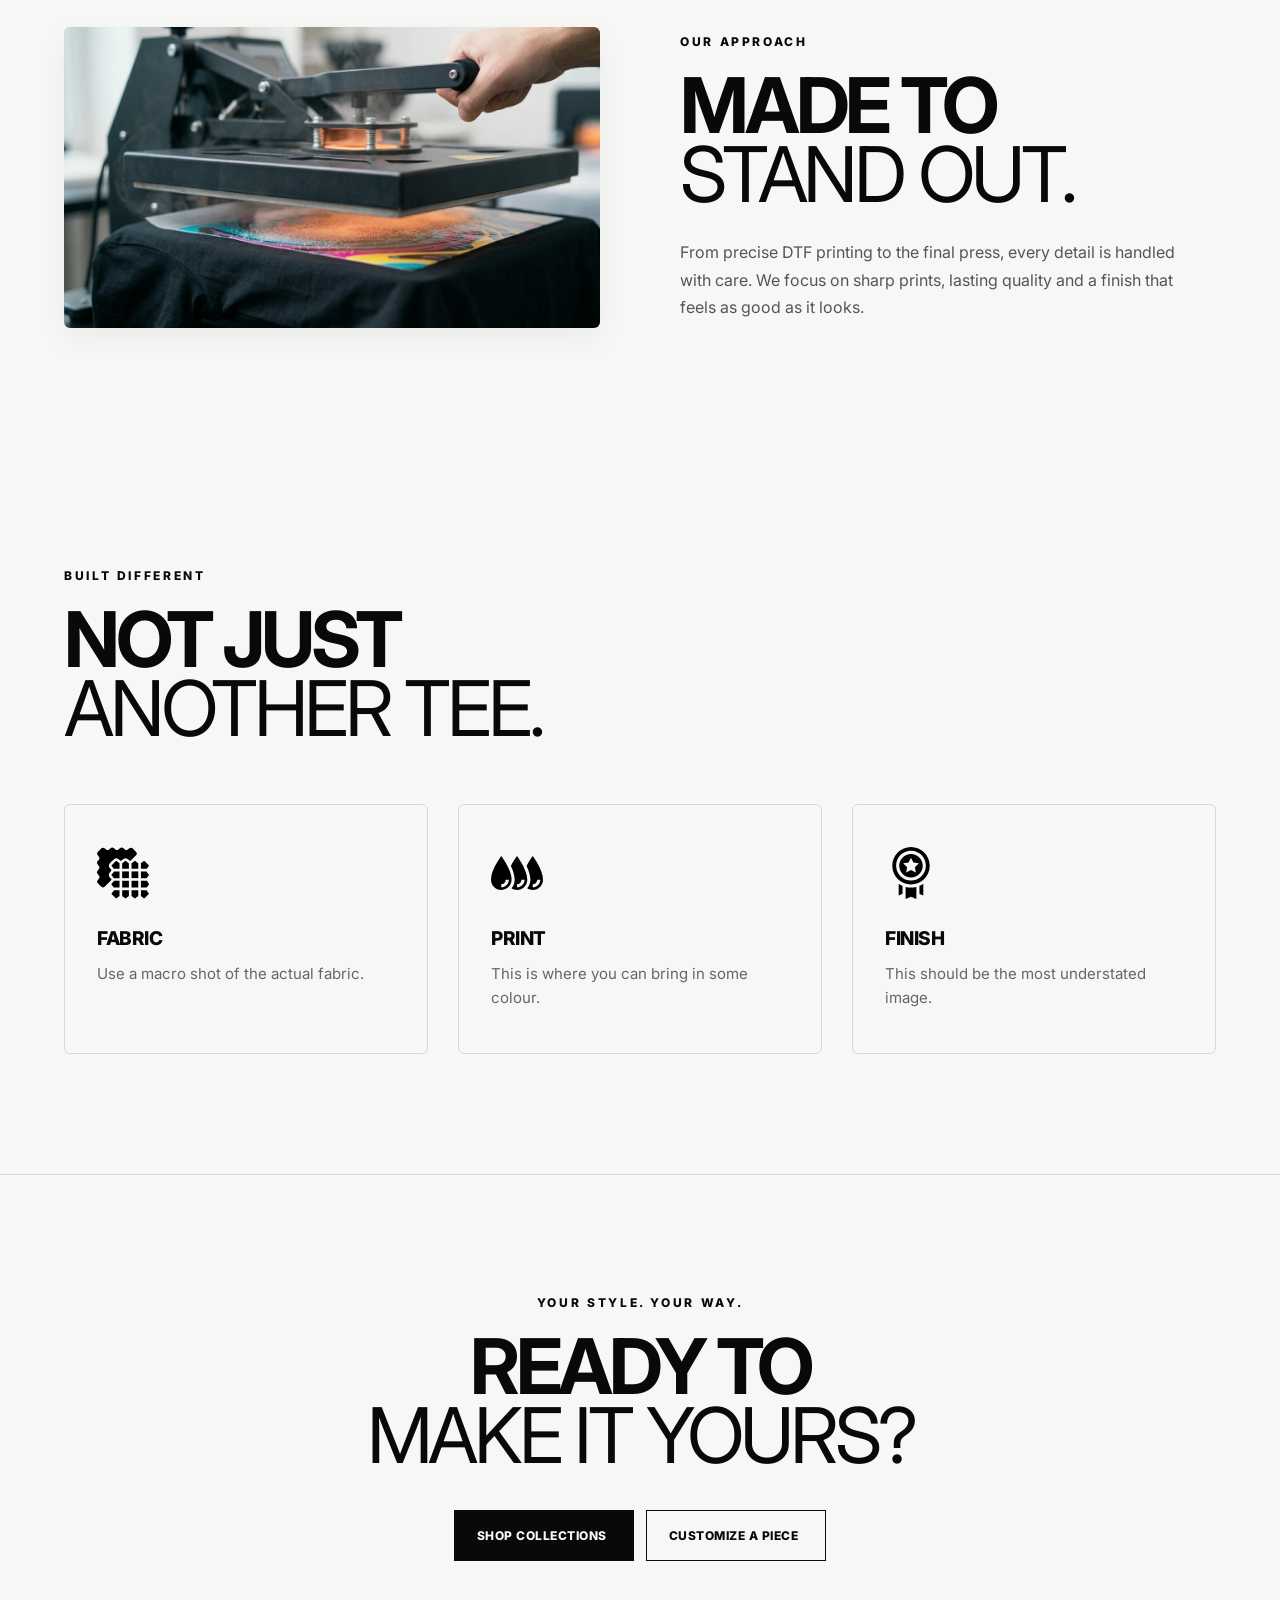
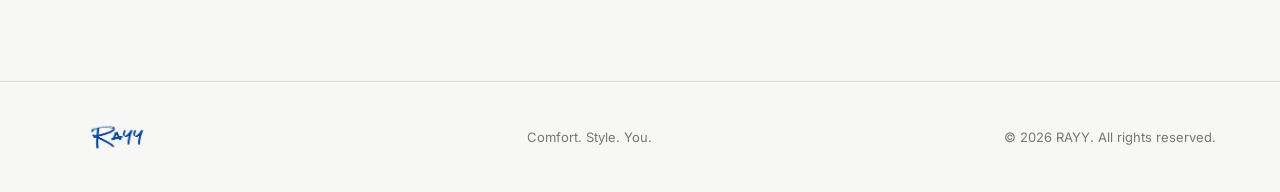
==== commit 5fd5bceb: "Add new images, update HTML structure, and enhance styles - Added new images for home comfort, print" ====
--- a/src/index.html
+++ b/src/index.html
@@ -5,6 +5,7 @@
   <meta charset="UTF-8">
   <meta name="viewport" content="width=device-width, initial-scale=1.0">
   <title>RAYY — Comfort. Style. You.</title>
+  <link rel="icon" type="image/png" href="assets/additionalimages/favicon.png">
   <link rel="preconnect" href="https://fonts.googleapis.com">
   <link rel="preconnect" href="https://fonts.gstatic.com" crossorigin>
   <link href="https://fonts.googleapis.com/css2?family=Inter:wght@400;500;600;700;800;900&display=swap"
@@ -20,7 +21,7 @@
     <section class="hero">
       <div class="hero-copy">
         <p class="eyebrow">COMFORT. STYLE. <strong>YOU.</strong></p>
-        <h1>OVERSIZED<br>HOODIE</h1>
+        <h1>OVERSIZED<br>TEES</h1>
         <p class="hero-subtitle">BIGGER FIT. <strong>BOLDER YOU.</strong></p>
         <p class="hero-description">
           Premium oversized clothing made for everyday comfort
@@ -29,7 +30,7 @@
 
         <div class="feature-row">
           <div class="feature">
-            <strong>430 GSM</strong>
+            <strong>240 GSM</strong>
             <span>Premium Cotton</span>
           </div>
           <div class="feature">
@@ -46,7 +47,7 @@
           </div>
         </div>
 
-        <a class="btn btn-dark" href="customize.html">
+        <a class="btn btn-dark" href="category.html?category=oversize">
           CUSTOMIZE NOW <span>→</span>
         </a>
       </div>
@@ -56,35 +57,67 @@
       </div>
     </section>
 
-    <section class="intro section">
-      <p class="section-label">THE RAYY STORY</p>
-      <h2>BUILT AROUND<br><span>YOU.</span></h2>
-      <p class="section-text">
-        RAYY is a clothing brand focused on comfortable silhouettes,
-        bold designs and pieces that feel personal. Every collection
-        is made to be worn your way.
-      </p>
+    <section class="intro split-section section">
+      <div class="split-copy">
+        <p class="section-label">THE RAYY STORY</p>
+        <h2>BUILT AROUND<br><span>YOU.</span></h2>
+        <p class="section-text">
+          RAYY is a clothing brand focused on comfortable silhouettes,
+          bold designs and pieces that feel personal. Every collection
+          is made to be worn your way.
+        </p>
+      </div>
+      <div class="split-image">
+        <img src="assets/additionalimages/home_comfort_image.webp" alt="RAYY built around comfort" loading="lazy">
+      </div>
     </section>
 
-    <section class="split-section section">
-      <div class="split-image placeholder-image">BRAND IMAGE</div>
+    <section class="split-section section approach-section">
+      <div class="split-image">
+        <img src="assets/additionalimages/DTF_print_image.webp" alt="RAYY DTF printing process" loading="lazy">
+      </div>
       <div class="split-copy">
         <p class="section-label">OUR APPROACH</p>
-        <h2>MADE WITH<br><span>PURPOSE.</span></h2>
+        <h2>MADE TO<br><span>STAND OUT.</span></h2>
         <p>
-          From fabric selection to the final print, we focus on quality,
-          comfort and a clean visual identity.
+          From precise DTF printing to the final press, every detail is handled with care. We focus on sharp prints, lasting quality and a finish that feels as good as it looks.
         </p>
       </div>
     </section>
 
-    <section class="team section">
-      <p class="section-label">BEHIND RAYY</p>
-      <h2>THE PEOPLE<br><span>BEHIND THE BRAND.</span></h2>
-      <div class="team-grid">
-        <article class="team-card">TEAM MEMBER</article>
-        <article class="team-card">TEAM MEMBER</article>
-        <article class="team-card">TEAM MEMBER</article>
+    <section class="craft-section section">
+      <p class="section-label">BUILT DIFFERENT</p>
+      <h2>NOT JUST<br><span>ANOTHER TEE.</span></h2>
+      <div class="craft-grid">
+        <article class="craft-card">
+          <div class="craft-icon">
+            <img src="assets/additionalimages/fabric.svg" alt="01 — FABRIC" loading="lazy">
+          </div>
+          <div class="craft-info">
+            <h3>FABRIC</h3>
+            <p>Use a macro shot of the actual fabric.</p>
+          </div>
+        </article>
+
+        <article class="craft-card">
+          <div class="craft-icon">
+            <img src="assets/additionalimages/print.svg" alt="02 — PRINT" loading="lazy">
+          </div>
+          <div class="craft-info">
+            <h3>PRINT</h3>
+            <p>This is where you can bring in some colour.</p>
+          </div>
+        </article>
+
+        <article class="craft-card">
+          <div class="craft-icon">
+            <img src="assets/additionalimages/finsih.svg" alt="03 — FINISH" loading="lazy">
+          </div>
+          <div class="craft-info">
+            <h3>FINISH</h3>
+            <p>This should be the most understated image.</p>
+          </div>
+        </article>
       </div>
     </section>
 
@@ -93,15 +126,17 @@
       <h2>READY TO<br><span>MAKE IT YOURS?</span></h2>
       <div class="cta-actions">
         <a class="btn btn-dark" href="collections.html">SHOP COLLECTIONS</a>
-        <a class="btn btn-light" href="customize.html">CUSTOMIZE A PIECE</a>
+        <a class="btn btn-light" href="category.html?category=oversize">CUSTOMIZE A PIECE</a>
       </div>
     </section>
   </main>
 
   <footer class="footer">
-    <div class="logo">RAYY</div>
-    <p>Comfort. Style. You.</p>
-    <p>© 2026 RAYY. All rights reserved.</p>
+    <div class="logo">
+      <img src="assets/additionalimages/favicon.png" alt="RAYY" class="logo-icon">
+    </div>
+    <p class="footer-tagline">Comfort. Style. You.</p>
+    <p class="footer-rights">© 2026 RAYY. All rights reserved.</p>
   </footer>
 
   <script src="js/main.js"></script>
--- a/src/css/global.css
+++ b/src/css/global.css
@@ -40,9 +40,20 @@
 }
 
 .logo {
-  font-size: 42px;
+  font-size: 38px;
   font-weight: 900;
-  letter-spacing: -4px;
+  letter-spacing: -3px;
+  display: inline-flex;
+  align-items: center;
+  gap: 12px;
+  line-height: 1;
+}
+
+.logo-icon {
+  width: 110px;
+  height: 36px;
+  object-fit: contain;
+  display: block;
 }
 
 .nav-links {
@@ -165,11 +176,21 @@
   display: inline-flex;
   justify-content: space-between;
   align-items: center;
-  min-width: 220px;
+  min-width: 180px;
   padding: 17px 22px;
   font-size: 12px;
   font-weight: 800;
   letter-spacing: .04em;
+  border: 1px solid var(--black);
+  cursor: pointer;
+  text-decoration: none;
+  transition: color 0.2s ease, background-color 0.2s ease, border-color 0.2s ease;
+}
+
+.btn * {
+  color: inherit;
+  fill: currentColor;
+  transition: color 0.2s ease;
 }
 
 .btn-dark {
@@ -177,8 +198,19 @@
   color: var(--white);
 }
 
+.btn-dark:hover {
+  background: var(--white);
+  color: var(--black);
+}
+
 .btn-light {
-  border: 1px solid var(--black);
+  background: transparent;
+  color: var(--black);
+}
+
+.btn-light:hover {
+  background: var(--black);
+  color: var(--white);
 }
 
 .page-shell {
@@ -307,13 +339,18 @@
 }
 
 .footer {
-  padding: 70px 5vw;
+  padding: 40px 5vw;
   border-top: 1px solid var(--border);
   display: flex;
   justify-content: space-between;
   align-items: center;
   gap: 20px;
   flex-wrap: wrap;
+}
+
+.footer .logo-icon {
+  width: 110px;
+  height: 30px;
 }
 
 .footer p {
@@ -358,6 +395,44 @@
   .page-shell {
     padding-top: 70px;
   }
+
+  .section {
+    padding: 70px 5vw;
+  }
+
+  .footer {
+    display: grid;
+    grid-template-columns: 1fr 1fr;
+    align-items: center;
+    gap: 16px 12px;
+    padding: 30px 5vw 24px;
+  }
+
+  .footer .logo {
+    grid-column: 1;
+    justify-self: start;
+  }
+
+  .footer .footer-tagline {
+    grid-column: 2;
+    justify-self: end;
+    text-align: right;
+    font-size: 12px;
+  }
+
+  .footer .footer-rights {
+    grid-column: 1 / -1;
+    justify-self: center;
+    text-align: center;
+    font-size: 11px;
+    margin-top: 4px;
+  }
+}
+
+@media (max-width: 600px) {
+  .section {
+    padding: 48px 5vw;
+  }
 }
 
 /* ==========================================
--- a/src/css/home.css
+++ b/src/css/home.css
@@ -86,13 +86,74 @@
 .hero-visual img {
   width: 100%;
   height: 100%;
-  object-fit: cover;
+  object-fit: contain;
   object-position: center;
   mix-blend-mode: multiply;
 }
 
+/* ==========================================
+   HERO SLIDE UP ENTRANCE ANIMATIONS
+   ========================================== */
+
+.hero-copy .eyebrow,
+.hero-copy h1,
+.hero-copy .hero-subtitle,
+.hero-copy .hero-description,
+.hero-copy .feature-row,
+.hero-copy .btn,
+.hero-visual {
+  opacity: 0;
+  animation: fadeInUpSnappy 1.6s cubic-bezier(0.16, 1, 0.3, 1) forwards;
+  will-change: transform, opacity;
+  backface-visibility: hidden;
+}
+
+.hero-copy .eyebrow {
+  animation-delay: 0.05s;
+}
+
+.hero-copy h1 {
+  animation-delay: 0.15s;
+}
+
+.hero-copy .hero-subtitle {
+  animation-delay: 0.25s;
+}
+
+.hero-copy .hero-description {
+  animation-delay: 0.35s;
+}
+
+.hero-copy .feature-row {
+  animation-delay: 0.45s;
+}
+
+.hero-copy .btn {
+  animation-delay: 0.55s;
+}
+
+.hero-visual {
+  animation-delay: 0.3s;
+}
+
 .intro {
   border-top: 1px solid var(--border);
+}
+
+/* ==========================================
+   SECTION HEADINGS SLIDE UP ANIMATION
+   ========================================== */
+
+.section h2 {
+  opacity: 0;
+  transform: translateY(30px);
+  will-change: transform, opacity;
+  backface-visibility: hidden;
+}
+
+.section.visible h2 {
+  animation: fadeInUpSnappy 1.4s cubic-bezier(0.16, 1, 0.3, 1) forwards;
+  animation-delay: 0.1s;
 }
 
 .section-text {
@@ -110,16 +171,22 @@
   align-items: center;
 }
 
-.placeholder-image,
-.team-card {
+.split-image {
+  border-radius: 6px;
+  overflow: hidden;
+  box-shadow: 0 10px 30px rgba(9, 9, 9, 0.05);
   background: #e3e3e1;
-  min-height: 450px;
-  display: grid;
-  place-items: center;
-  color: #888;
-  font-weight: 700;
-  letter-spacing: .1em;
-}
+}
+
+.split-image img {
+  width: 100%;
+  height: 100%;
+  max-height: 520px;
+  object-fit: cover;
+  display: block;
+}
+
+
 
 .split-copy p:not(.section-label) {
   margin-top: 30px;
@@ -128,15 +195,49 @@
   line-height: 1.7;
 }
 
-.team-grid {
+.craft-grid {
   display: grid;
   grid-template-columns: repeat(3, 1fr);
-  gap: 20px;
+  gap: 30px;
   margin-top: 60px;
 }
 
-.team-card {
-  min-height: 350px;
+.craft-card {
+  border: 1px solid var(--border);
+  border-radius: 6px;
+  padding: 42px 32px;
+  display: flex;
+  flex-direction: column;
+}
+
+.craft-icon {
+  width: 52px;
+  height: 52px;
+  margin-bottom: 28px;
+  display: flex;
+  align-items: center;
+  justify-content: flex-start;
+}
+
+.craft-icon img {
+  width: 100%;
+  height: 100%;
+  object-fit: contain;
+  display: block;
+}
+
+.craft-info h3 {
+  font-size: 19px;
+  font-weight: 800;
+  letter-spacing: -0.02em;
+  margin-bottom: 12px;
+  color: var(--black);
+}
+
+.craft-info p {
+  font-size: 15px;
+  line-height: 1.65;
+  color: #666;
 }
 
 .cta {
@@ -154,6 +255,8 @@
 @media (max-width: 1000px) {
   .hero {
     grid-template-columns: 1fr;
+    min-height: auto;
+    padding: 35px 4vw 25px;
   }
 
   .hero-visual {
@@ -161,26 +264,42 @@
   }
 
   .hero-visual img {
-    max-height: 650px;
-  }
-
-  .split-section,
-  .team-grid {
+    max-height: 520px;
+  }
+
+  .split-section {
     grid-template-columns: 1fr;
+    gap: 40px;
+  }
+
+  .approach-section {
+    display: flex;
+    flex-direction: column-reverse;
+  }
+
+  .craft-grid {
+    grid-template-columns: 1fr;
+    gap: 20px;
+    margin-top: 40px;
   }
 }
 
 @media (max-width: 600px) {
   .hero {
-    padding-top: 35px;
+    padding: 25px 4vw 20px;
   }
 
   .hero h1 {
-    font-size: 18vw;
+    font-size: clamp(3.2rem, 14vw, 4.8rem);
+  }
+
+  .hero-description {
+    margin: 18px 0;
   }
 
   .feature-row {
     grid-template-columns: repeat(2, 1fr);
+    margin: 20px 0;
   }
 
   .feature:nth-child(2) {
@@ -191,8 +310,38 @@
     border-bottom: 1px solid #ddd;
   }
 
+  .section-text {
+    margin-top: 20px;
+    font-size: 16px;
+  }
+
+  .split-section {
+    gap: 28px;
+  }
+
+  .split-copy p:not(.section-label) {
+    margin-top: 16px;
+    font-size: 15px;
+  }
+
+  .craft-grid {
+    margin-top: 28px;
+    gap: 16px;
+  }
+
+  .craft-card {
+    padding: 28px 22px;
+  }
+
+  .craft-icon {
+    width: 44px;
+    height: 44px;
+    margin-bottom: 18px;
+  }
+
   .cta-actions {
     flex-direction: column;
+    margin-top: 25px;
   }
 
   .btn {
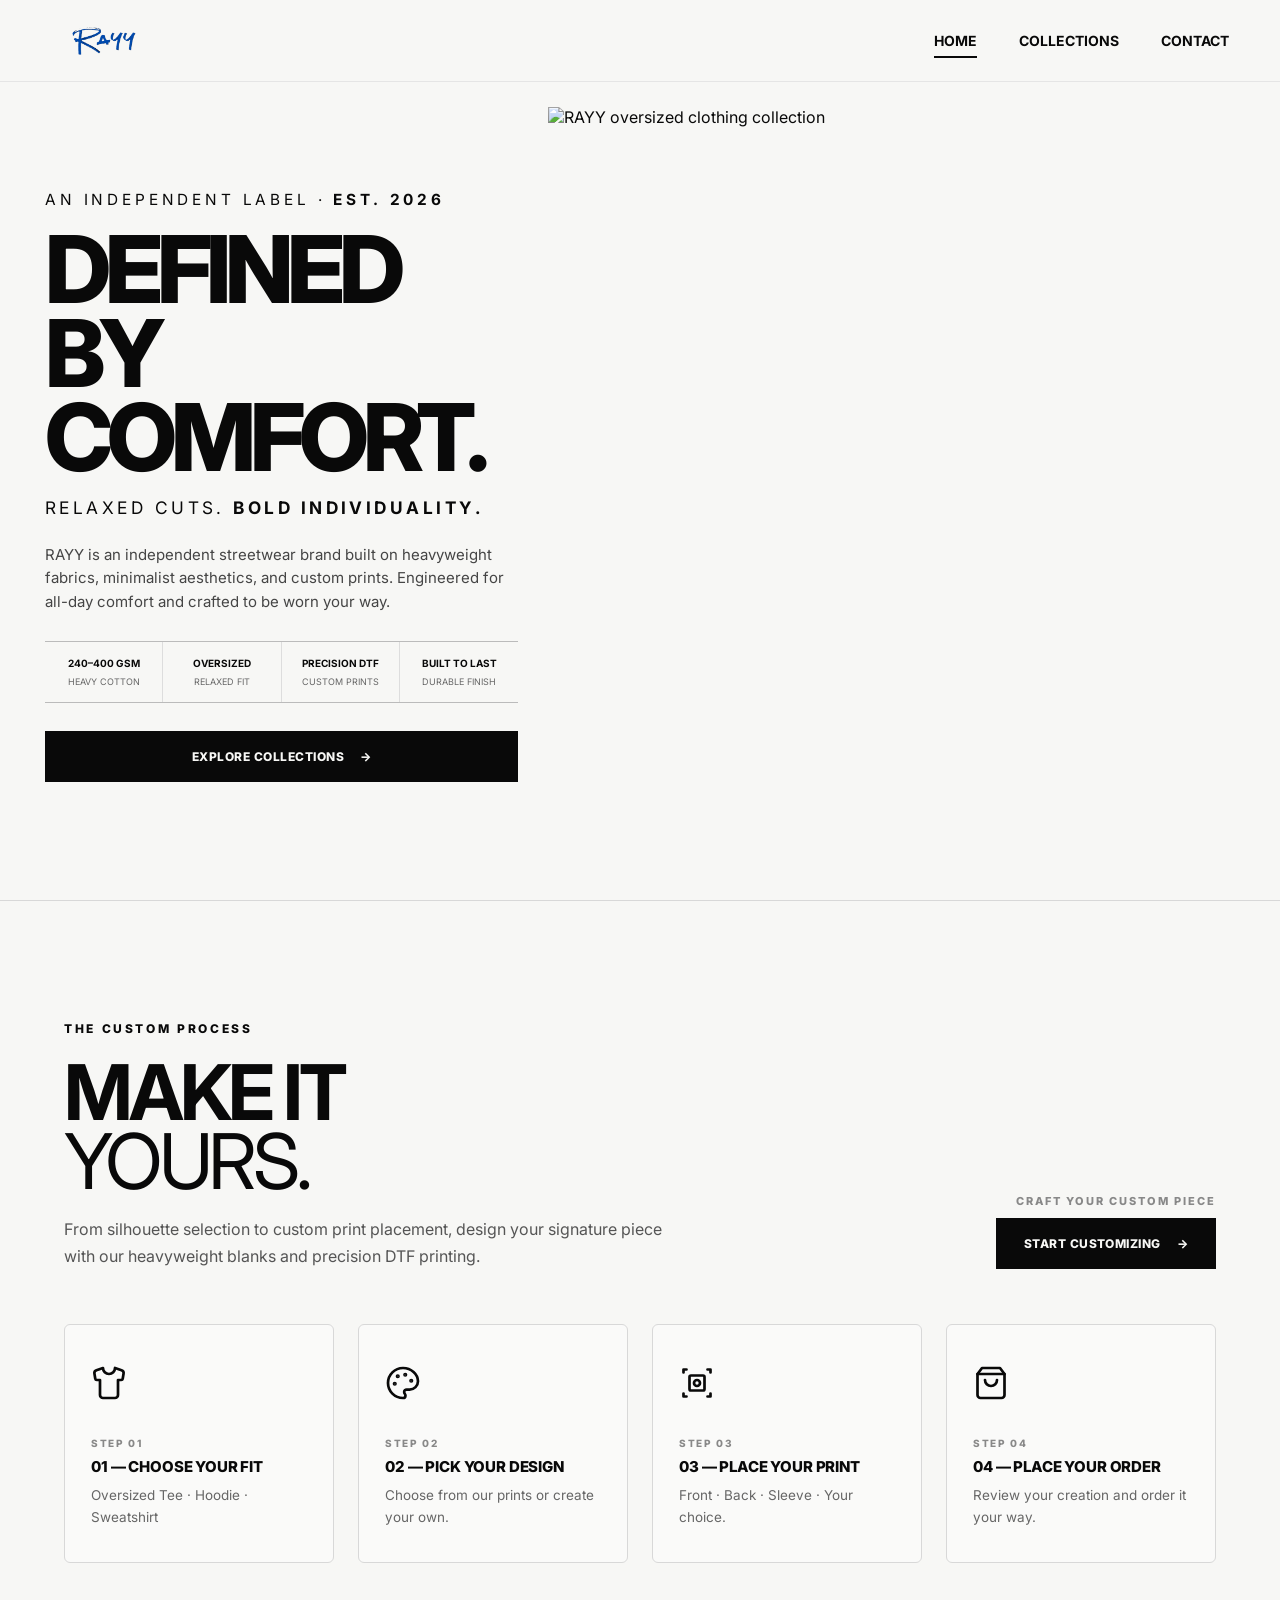
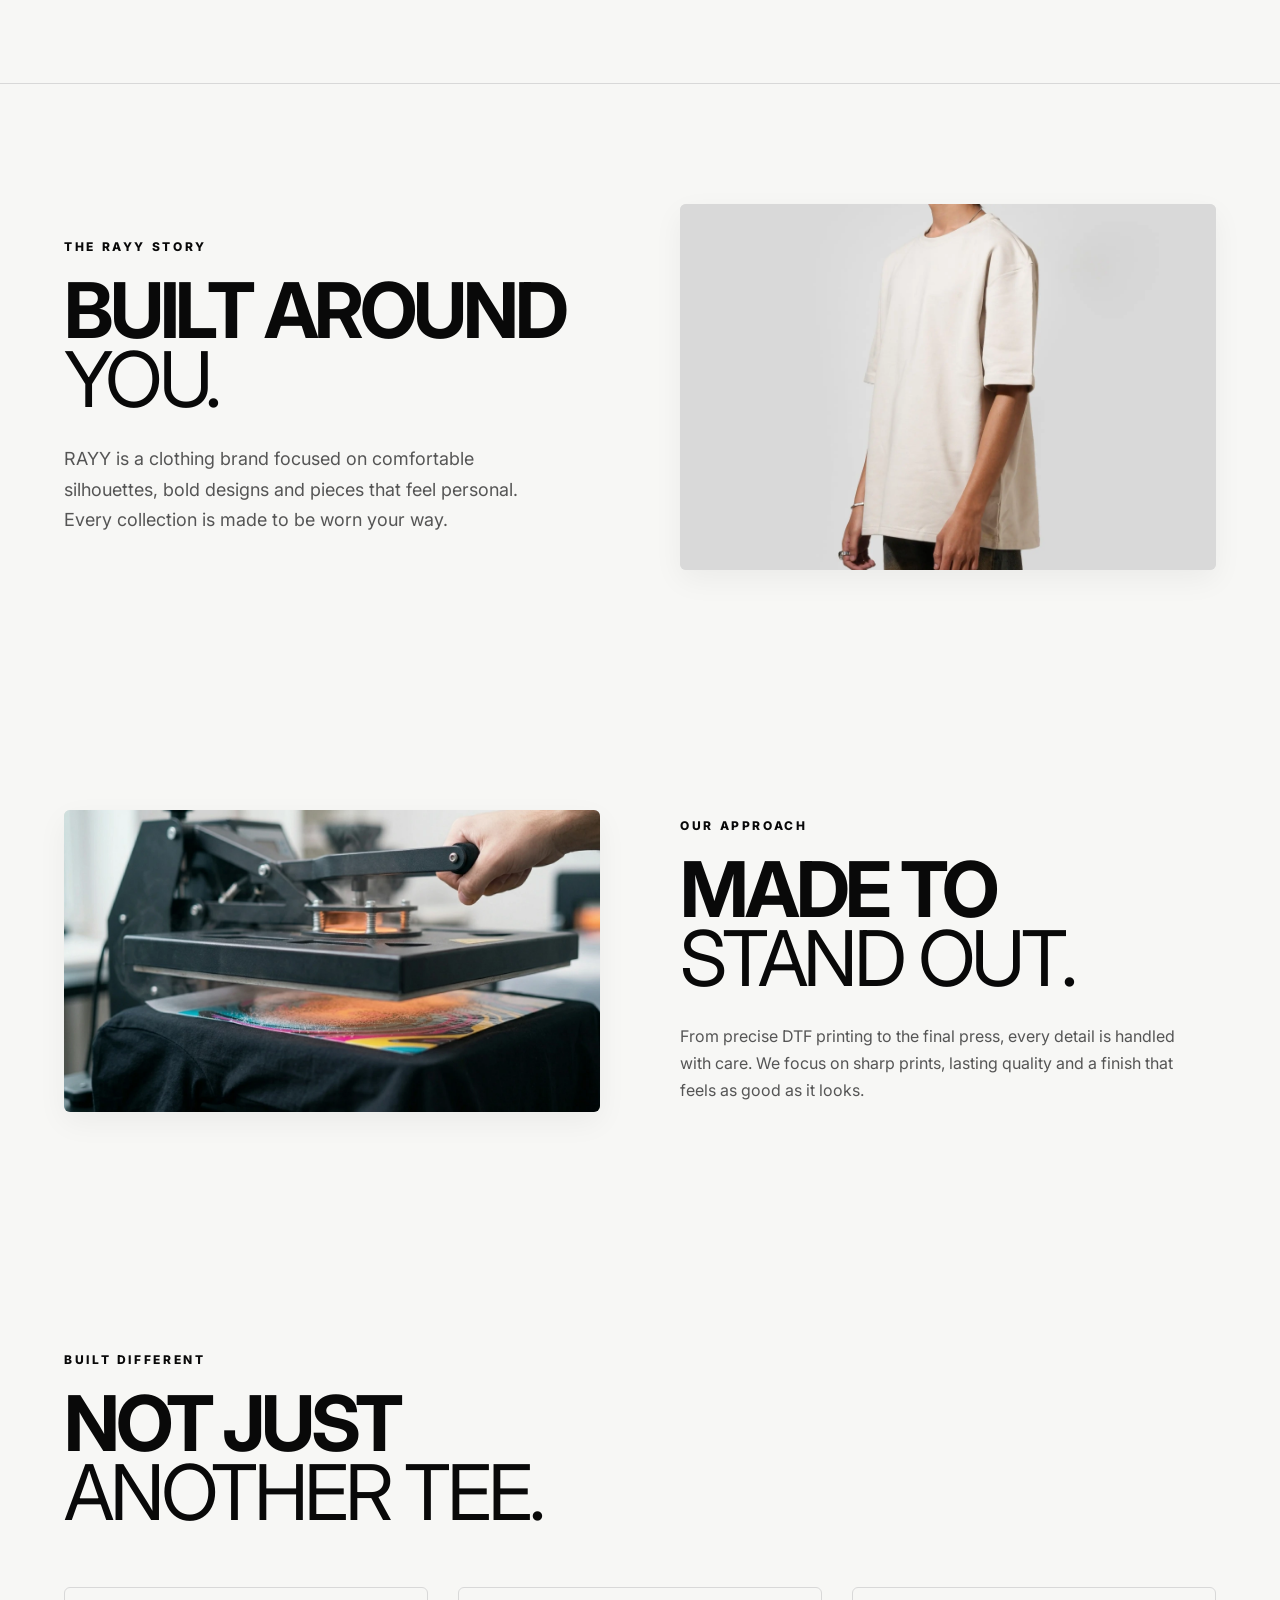
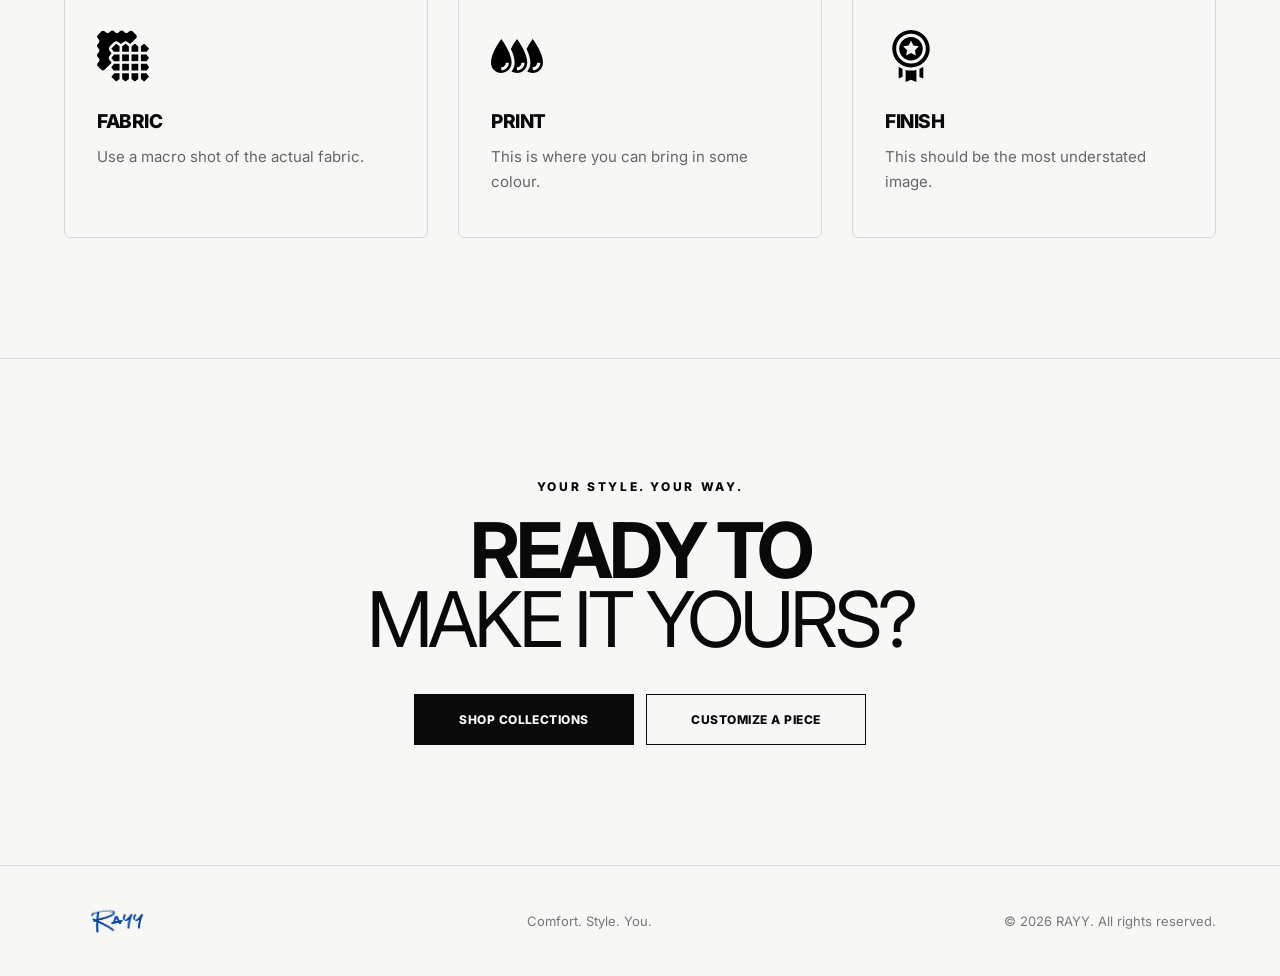
==== commit 3cb832d5: "feat: update product pricing and modal display, enhance homepage content and layout" ====
--- a/src/index.html
+++ b/src/index.html
@@ -5,13 +5,76 @@
   <meta charset="UTF-8">
   <meta name="viewport" content="width=device-width, initial-scale=1.0">
   <title>RAYY — Comfort. Style. You.</title>
+  <title>RAYY — Comfort. Style. You. | Premium Oversized Apparel & Streetwear</title>
+  
+  <!-- Primary Meta Tags -->
+  <meta name="title" content="RAYY — Comfort. Style. You. | Premium Oversized Apparel & Streetwear">
+  <meta name="description" content="Discover RAYY — premium oversized tees, heavyweight fleece hoodies, and refined polos engineered for superior comfort, bespoke DTF printing, and modern everyday streetwear.">
+  <meta name="keywords" content="RAYY, oversized t-shirts, oversized hoodies, streetwear brand, custom clothing, DTF print, premium cotton apparel, minimal fashion">
+  <meta name="author" content="RAYY">
+  <meta name="robots" content="index, follow">
+  <meta name="theme-color" content="#090909">
+
+  <!-- Open Graph / Facebook / WhatsApp -->
+  <meta property="og:type" content="website">
+  <meta property="og:site_name" content="RAYY">
+  <meta property="og:title" content="RAYY — Comfort. Style. You. | Premium Oversized Apparel">
+  <meta property="og:description" content="Premium oversized streetwear, heavyweight fleece hoodies, and custom DTF prints designed for comfort and everyday bold style.">
+  <meta property="og:image" content="assets/additionalimages/home_comfort_image.webp">
+  <meta property="og:image:alt" content="RAYY Oversized Collection">
+
+  <!-- Twitter -->
+  <meta name="twitter:card" content="summary_large_image">
+  <meta name="twitter:title" content="RAYY — Comfort. Style. You. | Premium Oversized Apparel">
+  <meta name="twitter:description" content="Engineered for comfort and bold minimalism. Shop our oversized tees, hoodies, and polos.">
+  <meta name="twitter:image" content="assets/additionalimages/home_comfort_image.webp">
+
+  <!-- Favicon -->
   <link rel="icon" type="image/png" href="assets/additionalimages/favicon.png">
+  <link rel="apple-touch-icon" href="assets/additionalimages/favicon.png">
+
+  <!-- Fonts & Styles -->
   <link rel="preconnect" href="https://fonts.googleapis.com">
   <link rel="preconnect" href="https://fonts.gstatic.com" crossorigin>
   <link href="https://fonts.googleapis.com/css2?family=Inter:wght@400;500;600;700;800;900&display=swap"
     rel="stylesheet">
   <link rel="stylesheet" href="css/global.css">
   <link rel="stylesheet" href="css/home.css">
+
+  <!-- Structured Data (Schema.org) -->
+  <script type="application/ld+json">
+  {
+    "@context": "https://schema.org",
+    "@graph": [
+      {
+        "@type": "Organization",
+        "@id": "https://rayyclothing.com/#organization",
+        "name": "RAYY",
+        "url": "https://rayyclothing.com",
+        "logo": "https://rayyclothing.com/assets/additionalimages/favicon.png",
+        "description": "Premium oversized streetwear and custom DTF printed apparel.",
+        "sameAs": [
+          "https://instagram.com/rayyclothing"
+        ],
+        "contactPoint": {
+          "@type": "ContactPoint",
+          "contactType": "customer support",
+          "availableLanguage": ["English"]
+        }
+      },
+      {
+        "@type": "WebSite",
+        "@id": "https://rayyclothing.com/#website",
+        "url": "https://rayyclothing.com",
+        "name": "RAYY",
+        "publisher": {
+          "@id": "https://rayyclothing.com/#organization"
+        },
+        "description": "Comfort. Style. You. — Premium oversized clothing brand."
+      }
+    ]
+  }
+  </script>
 </head>
 
 <body>
@@ -20,40 +83,125 @@
   <main>
     <section class="hero">
       <div class="hero-copy">
-        <p class="eyebrow">COMFORT. STYLE. <strong>YOU.</strong></p>
-        <h1>OVERSIZED<br>TEES</h1>
-        <p class="hero-subtitle">BIGGER FIT. <strong>BOLDER YOU.</strong></p>
+        <p class="eyebrow">AN INDEPENDENT LABEL · <strong>EST. 2026</strong></p>
+        <h1>DEFINED BY<br>COMFORT.</h1>
+        <p class="hero-subtitle">RELAXED CUTS. <strong>BOLD INDIVIDUALITY.</strong></p>
         <p class="hero-description">
-          Premium oversized clothing made for everyday comfort
-          and custom made for you.
+          RAYY is an independent streetwear brand built on heavyweight fabrics,
+          minimalist aesthetics, and custom prints. Engineered for all-day comfort
+          and crafted to be worn your way.
         </p>
 
         <div class="feature-row">
           <div class="feature">
-            <strong>240 GSM</strong>
-            <span>Premium Cotton</span>
-          </div>
-          <div class="feature">
-            <strong>OVERSIZED FIT</strong>
-            <span>Max Comfort</span>
-          </div>
-          <div class="feature">
-            <strong>WARM & BREATHABLE</strong>
-            <span>All Day Wear</span>
-          </div>
-          <div class="feature">
-            <strong>DURABLE</strong>
-            <span>Long Lasting</span>
-          </div>
-        </div>
-
-        <a class="btn btn-dark" href="category.html?category=oversize">
-          CUSTOMIZE NOW <span>→</span>
+            <strong>240–400 GSM</strong>
+            <span>Heavy Cotton</span>
+          </div>
+          <div class="feature">
+            <strong>OVERSIZED</strong>
+            <span>Relaxed Fit</span>
+          </div>
+          <div class="feature">
+            <strong>PRECISION DTF</strong>
+            <span>Custom Prints</span>
+          </div>
+          <div class="feature">
+            <strong>BUILT TO LAST</strong>
+            <span>Durable Finish</span>
+          </div>
+        </div>
+
+        <a class="btn btn-dark" href="collections.html">
+          EXPLORE COLLECTIONS <span>→</span>
         </a>
       </div>
 
       <div class="hero-visual">
-        <img src="assets/hero/hero-reference.png" alt="RAYY oversized hoodie collection">
+        <img src="assets/hero/hero-reference.png" alt="RAYY oversized clothing collection">
+      </div>
+    </section>
+
+    <!-- ================= FULL WIDTH PROCESS SECTION ================= -->
+    <section class="make-it-yours-section section">
+      <div class="process-header">
+        <div class="process-header-copy">
+          <p class="section-label">THE CUSTOM PROCESS</p>
+          <h2>MAKE IT<br><span>YOURS.</span></h2>
+          <p class="process-header-desc">
+            From silhouette selection to custom print placement, design your signature piece with our heavyweight blanks and precision DTF printing.
+          </p>
+        </div>
+        <div class="process-header-action">
+          <span class="process-action-label">CRAFT YOUR CUSTOM PIECE</span>
+          <a class="btn btn-dark" href="collections.html">
+            START CUSTOMIZING <span>→</span>
+          </a>
+        </div>
+      </div>
+
+      <div class="process-cards-grid">
+        <div class="process-card">
+          <div class="process-card-icon">
+            <svg xmlns="http://www.w3.org/2000/svg" viewBox="0 0 24 24" fill="none" stroke="currentColor" stroke-width="1.8" stroke-linecap="round" stroke-linejoin="round">
+              <path d="M20.38 3.46L16 2a4 4 0 0 1-8 0L3.62 3.46a2 2 0 0 0-1.34 2.23l.58 3.47a1 1 0 0 0 .99.84H6v10c0 1.1.9 2 2 2h8a2 2 0 0 0 2-2V10h2.15a1 1 0 0 0 .99-.84l.58-3.47a2 2 0 0 0-1.34-2.23z"/>
+            </svg>
+          </div>
+          <div class="process-card-body">
+            <span class="process-step-badge">STEP 01</span>
+            <h3 class="process-card-title">01 — CHOOSE YOUR FIT</h3>
+            <p class="process-card-desc">Oversized Tee · Hoodie · Sweatshirt</p>
+          </div>
+        </div>
+
+        <div class="process-card">
+          <div class="process-card-icon">
+            <svg xmlns="http://www.w3.org/2000/svg" viewBox="0 0 24 24" fill="none" stroke="currentColor" stroke-width="1.8" stroke-linecap="round" stroke-linejoin="round">
+              <circle cx="13.5" cy="6.5" r=".5" fill="currentColor"/>
+              <circle cx="17.5" cy="10.5" r=".5" fill="currentColor"/>
+              <circle cx="8.5" cy="7.5" r=".5" fill="currentColor"/>
+              <circle cx="6.5" cy="12.5" r=".5" fill="currentColor"/>
+              <path d="M12 2C6.5 2 2 6.5 2 12s4.5 10 10 10c.926 0 1.648-.746 1.648-1.688 0-.437-.18-.835-.437-1.125-.29-.289-.438-.652-.438-1.125a1.64 1.64 0 0 1 1.668-1.668h1.996c3.051 0 5.555-2.503 5.555-5.554C21.965 6.012 17.461 2 12 2z"/>
+            </svg>
+          </div>
+          <div class="process-card-body">
+            <span class="process-step-badge">STEP 02</span>
+            <h3 class="process-card-title">02 — PICK YOUR DESIGN</h3>
+            <p class="process-card-desc">Choose from our prints or create your own.</p>
+          </div>
+        </div>
+
+        <div class="process-card">
+          <div class="process-card-icon">
+            <svg xmlns="http://www.w3.org/2000/svg" viewBox="0 0 24 24" fill="none" stroke="currentColor" stroke-width="1.8" stroke-linecap="round" stroke-linejoin="round">
+              <path d="M5 3H3v2"/>
+              <path d="M19 3h2v2"/>
+              <path d="M5 21H3v-2"/>
+              <path d="M19 21h2v-2"/>
+              <rect x="7" y="7" width="10" height="10" rx="1"/>
+              <circle cx="12" cy="12" r="2"/>
+            </svg>
+          </div>
+          <div class="process-card-body">
+            <span class="process-step-badge">STEP 03</span>
+            <h3 class="process-card-title">03 — PLACE YOUR PRINT</h3>
+            <p class="process-card-desc">Front · Back · Sleeve · Your choice.</p>
+          </div>
+        </div>
+
+        <div class="process-card">
+          <div class="process-card-icon">
+            <svg xmlns="http://www.w3.org/2000/svg" viewBox="0 0 24 24" fill="none" stroke="currentColor" stroke-width="1.8" stroke-linecap="round" stroke-linejoin="round">
+              <path d="M6 2L3 6v14a2 2 0 0 0 2 2h14a2 2 0 0 0 2-2V6l-3-4z"/>
+              <line x1="3" y1="6" x2="21" y2="6"/>
+              <path d="M16 10a4 4 0 0 1-8 0"/>
+            </svg>
+          </div>
+          <div class="process-card-body">
+            <span class="process-step-badge">STEP 04</span>
+            <h3 class="process-card-title">04 — PLACE YOUR ORDER</h3>
+            <p class="process-card-desc">Review your creation and order it your way.</p>
+          </div>
+        </div>
       </div>
     </section>
 
--- a/src/css/global.css
+++ b/src/css/global.css
@@ -173,10 +173,11 @@
 }
 
 .btn {
-  display: inline-flex;
-  justify-content: space-between;
+  display: flex;
+  gap: 1rem;
+  justify-content: center;
   align-items: center;
-  min-width: 180px;
+  min-width: 220px;
   padding: 17px 22px;
   font-size: 12px;
   font-weight: 800;
--- a/src/css/home.css
+++ b/src/css/home.css
@@ -2,9 +2,9 @@
   min-height: calc(100vh - 82px);
   max-width: var(--max-width);
   margin: auto;
-  padding: 45px 2.5vw 35px;
+  padding: 25px 2.5vw 35px;
   display: grid;
-  grid-template-columns: .78fr 1.22fr;
+  grid-template-columns: .82fr 1.18fr;
   gap: 30px;
   align-items: center;
   overflow: hidden;
@@ -22,8 +22,8 @@
 }
 
 .hero h1 {
-  font-size: clamp(4.5rem, 7.3vw, 8.5rem);
-  font-weight: 900;
+  font-size: clamp(3rem, 7.3vw, 6rem);
+  font-weight: 800;
   letter-spacing: -.065em;
 }
 
@@ -75,6 +75,113 @@
   text-transform: uppercase;
 }
 
+/* ==========================================
+   MAKE IT YOURS (FULL WIDTH PROCESS SECTION)
+   ========================================== */
+
+.make-it-yours-section {
+  border-top: 1px solid var(--border);
+}
+
+.process-header {
+  display: flex;
+  justify-content: space-between;
+  align-items: flex-end;
+  gap: 40px;
+  margin-bottom: 55px;
+  flex-wrap: wrap;
+}
+
+.process-header-copy {
+  max-width: 620px;
+}
+
+.process-header-desc {
+  margin-top: 20px;
+  font-size: 16px;
+  line-height: 1.65;
+  color: #555;
+}
+
+.process-header-action {
+  display: flex;
+  flex-direction: column;
+  align-items: flex-end;
+  gap: 10px;
+}
+
+.process-action-label {
+  font-size: 11px;
+  font-weight: 800;
+  letter-spacing: .18em;
+  color: #888;
+  text-transform: uppercase;
+}
+
+.process-cards-grid {
+  display: grid;
+  grid-template-columns: repeat(4, 1fr);
+  gap: 24px;
+}
+
+.process-card {
+  border: 1px solid var(--border);
+  border-radius: 6px;
+  padding: 34px 26px;
+  background: #fafaf9;
+  display: flex;
+  flex-direction: column;
+  justify-content:flex-start;
+  gap: 24px;
+  transition: transform 0.25s ease, border-color 0.25s ease, box-shadow 0.25s ease;
+}
+
+.process-card:hover {
+  transform: translateY(-4px);
+  border-color: #090909;
+  box-shadow: 0 12px 30px rgba(9, 9, 9, 0.06);
+}
+
+.process-card-icon {
+  width: 48px;
+  height: 48px;
+  display: flex;
+  align-items: center;
+  justify-content: flex-start;
+  color: var(--black);
+}
+
+.process-card-icon svg {
+  width: 36px;
+  height: 36px;
+  display: block;
+}
+
+.process-step-badge {
+  display: inline-block;
+  font-size: 10px;
+  font-weight: 800;
+  letter-spacing: .16em;
+  color: #888;
+  margin-bottom: 8px;
+  text-transform: uppercase;
+}
+
+.process-card-title {
+  font-size: 15px;
+  font-weight: 800;
+  letter-spacing: -0.01em;
+  color: var(--black);
+  margin-bottom: 8px;
+  line-height: 1.35;
+}
+
+.process-card-desc {
+  font-size: 13.5px;
+  line-height: 1.6;
+  color: #666;
+}
+
 .hero-visual {
   height: 100%;
   min-height: 650px;
@@ -100,6 +207,7 @@
 .hero-copy .hero-subtitle,
 .hero-copy .hero-description,
 .hero-copy .feature-row,
+.hero-copy .hero-process,
 .hero-copy .btn,
 .hero-visual {
   opacity: 0;
@@ -128,6 +236,7 @@
   animation-delay: 0.45s;
 }
 
+.hero-copy .hero-process,
 .hero-copy .btn {
   animation-delay: 0.55s;
 }
@@ -267,6 +376,38 @@
     max-height: 520px;
   }
 
+  .make-it-yours-section {
+    display: flex;
+    flex-direction: column;
+  }
+
+  .process-header {
+    display: contents;
+  }
+
+  .process-header-copy {
+    order: 1;
+    margin-bottom: 30px;
+  }
+
+  .process-cards-grid {
+    order: 2;
+    grid-template-columns: repeat(2, 1fr);
+    gap: 16px;
+  }
+
+  .process-header-action {
+    order: 3;
+    margin-top: 30px;
+    align-items: center;
+    width: 100%;
+    text-align: center;
+  }
+
+  .process-header-action .btn {
+    width: 100%;
+  }
+
   .split-section {
     grid-template-columns: 1fr;
     gap: 40px;
@@ -310,6 +451,29 @@
     border-bottom: 1px solid #ddd;
   }
 
+  .process-header-copy {
+    margin-bottom: 22px;
+  }
+
+  .process-header-desc {
+    font-size: 14.5px;
+    margin-top: 12px;
+  }
+
+  .process-cards-grid {
+    grid-template-columns: 1fr;
+    gap: 14px;
+  }
+
+  .process-card {
+    padding: 24px 20px;
+    gap: 16px;
+  }
+
+  .process-header-action {
+    margin-top: 22px;
+  }
+
   .section-text {
     margin-top: 20px;
     font-size: 16px;
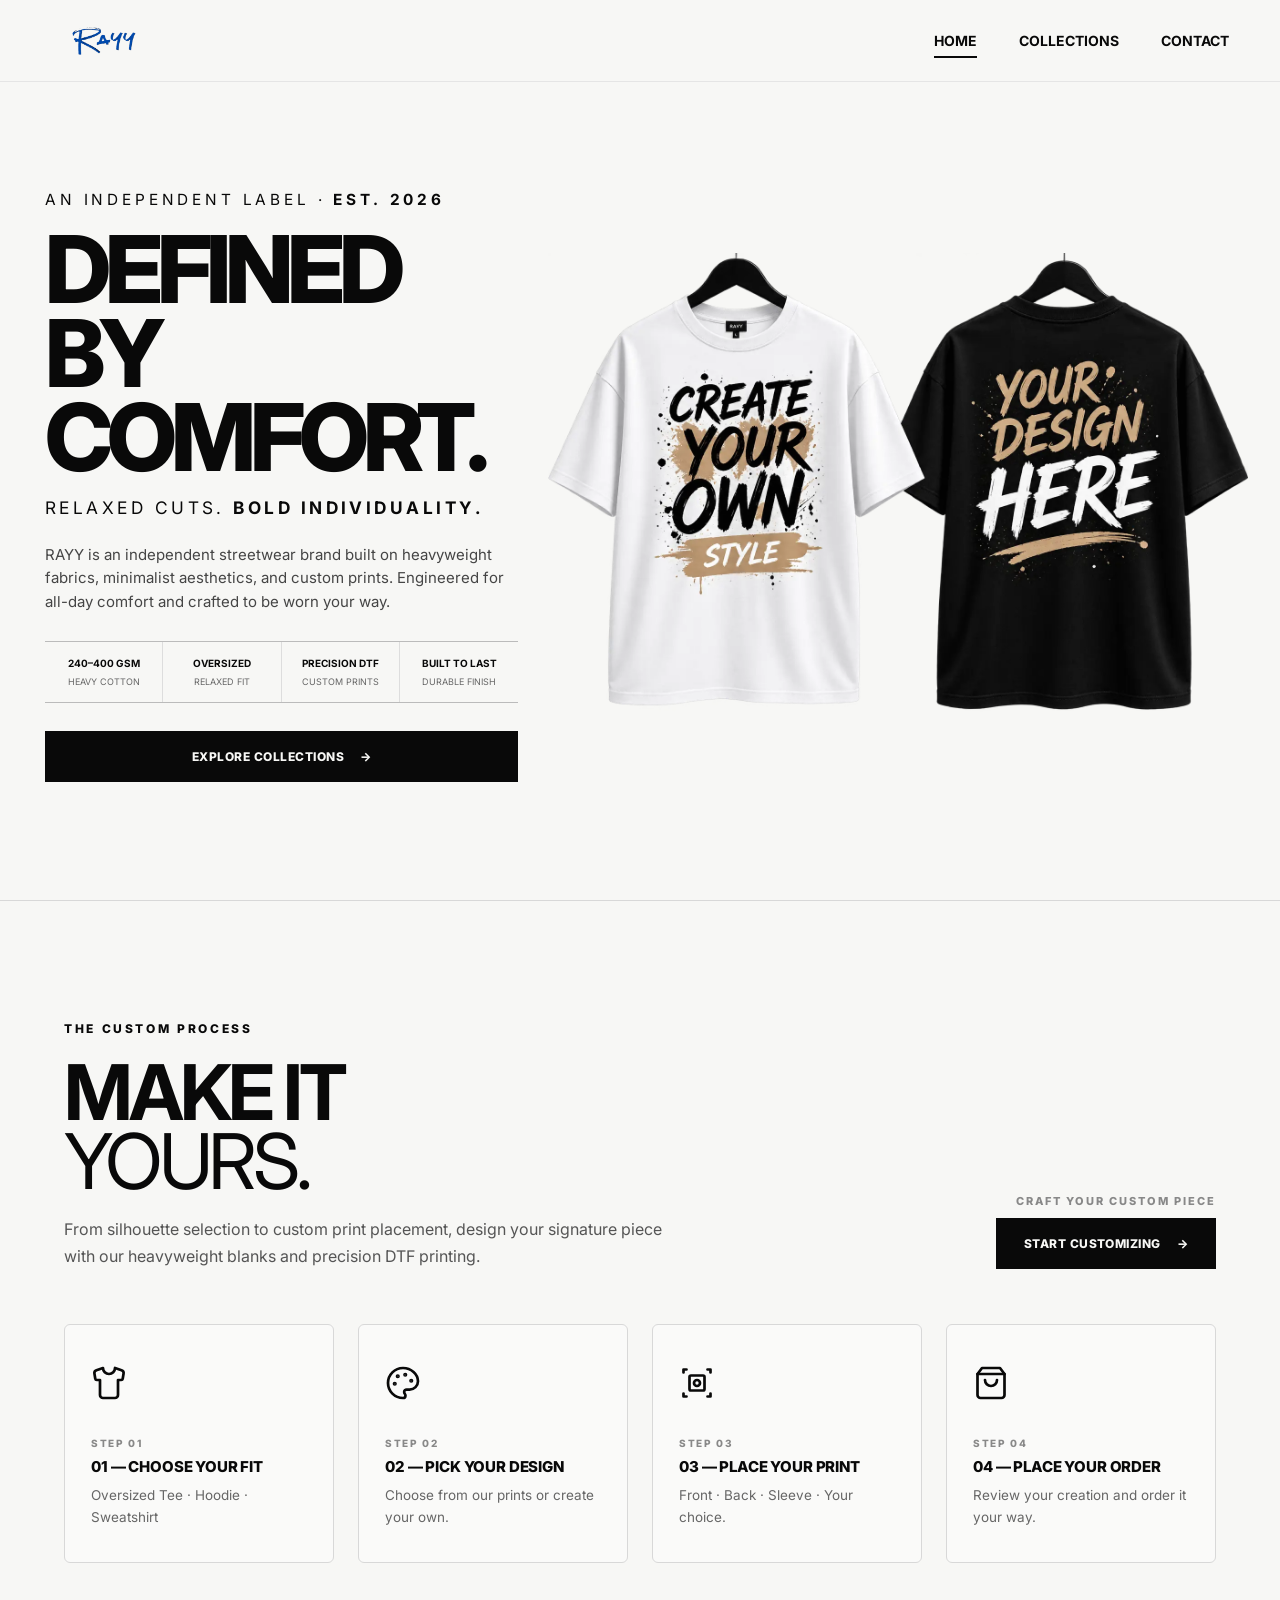
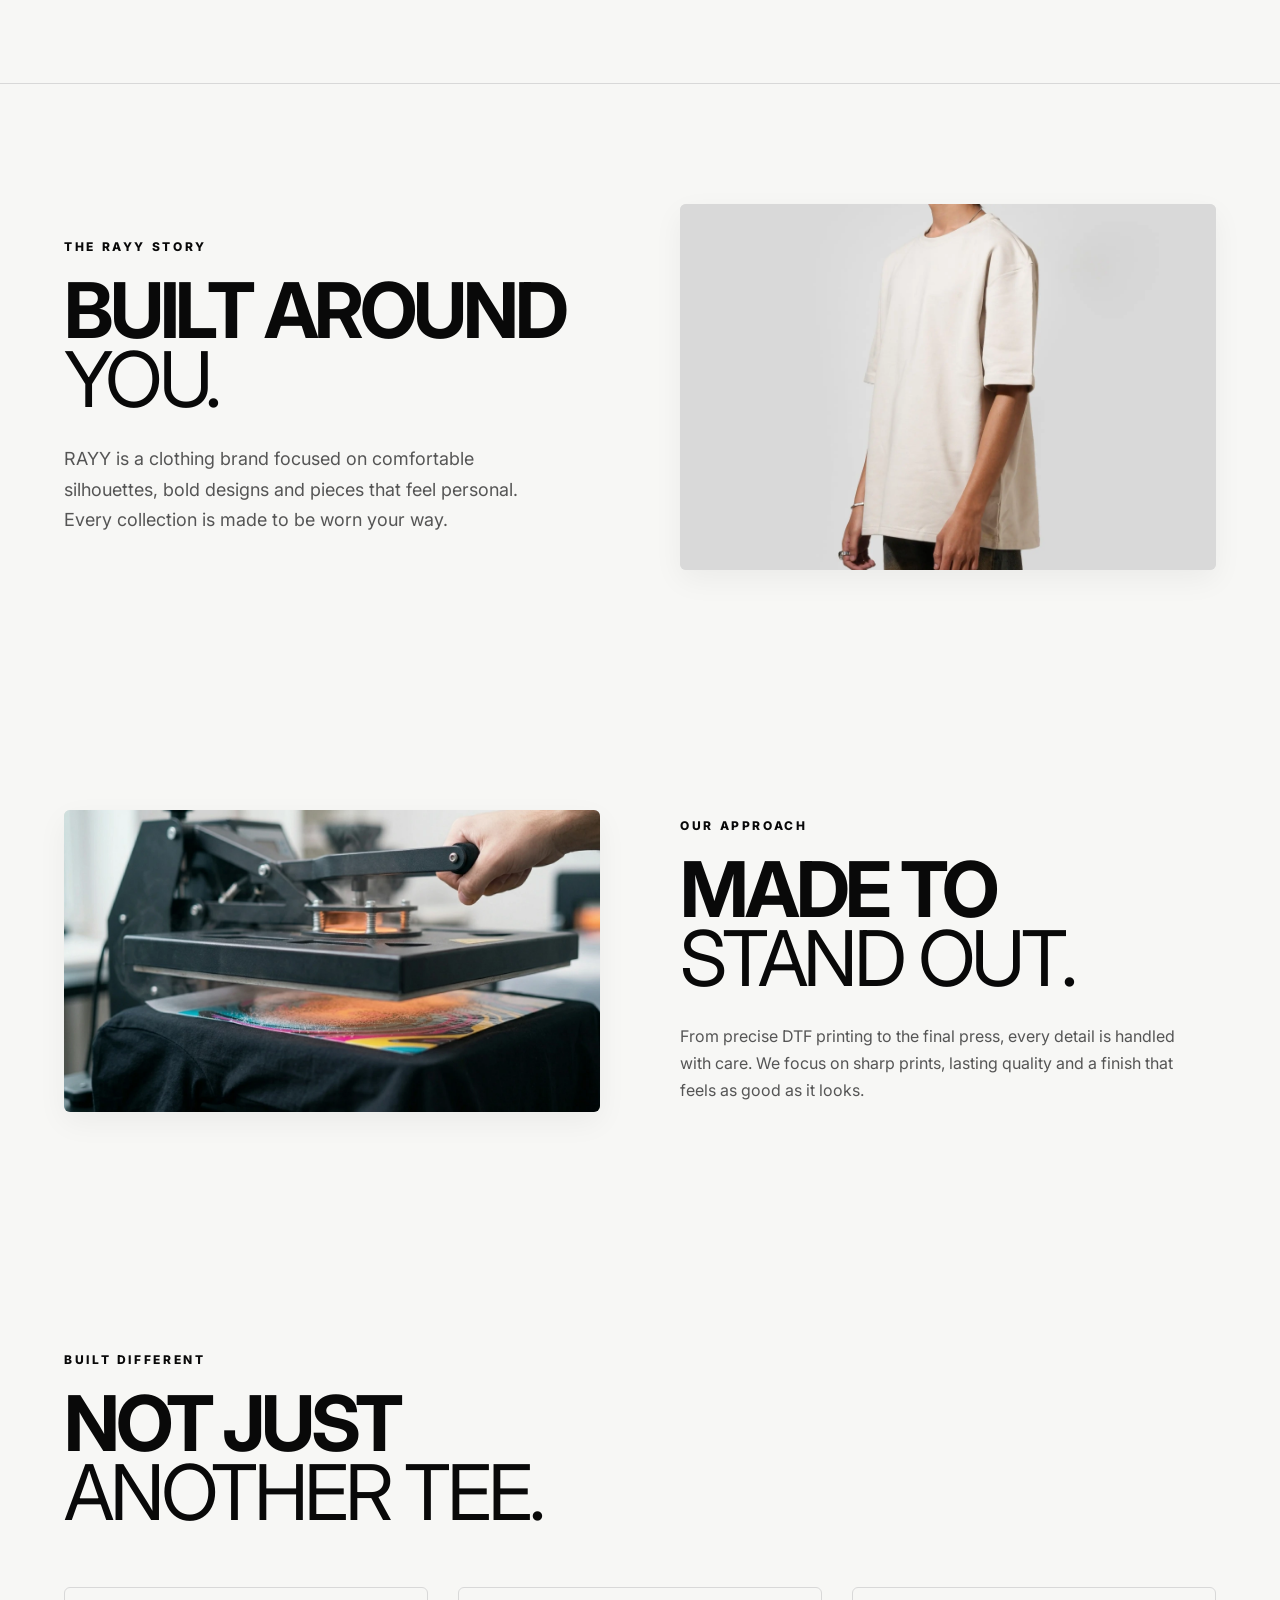
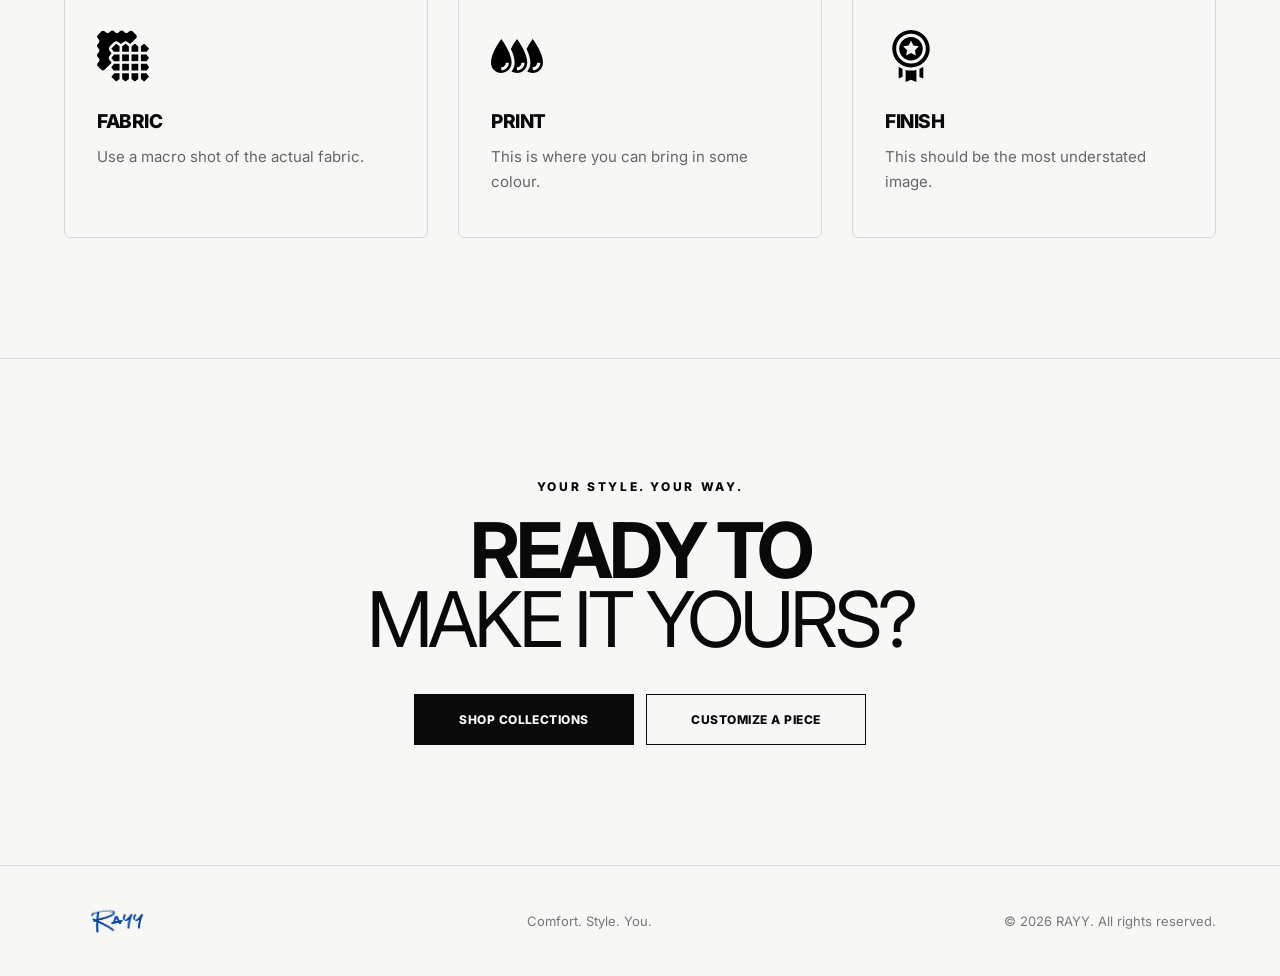
==== commit b05231b2: "feat: replace hero image with optimized WebP format for improved loading speed" ====
--- a/src/index.html
+++ b/src/index.html
@@ -117,7 +117,7 @@
       </div>
 
       <div class="hero-visual">
-        <img src="assets/hero/hero-reference.png" alt="RAYY oversized clothing collection">
+        <img src="assets/hero/hero-reference.webp" alt="RAYY oversized clothing collection">
       </div>
     </section>
 
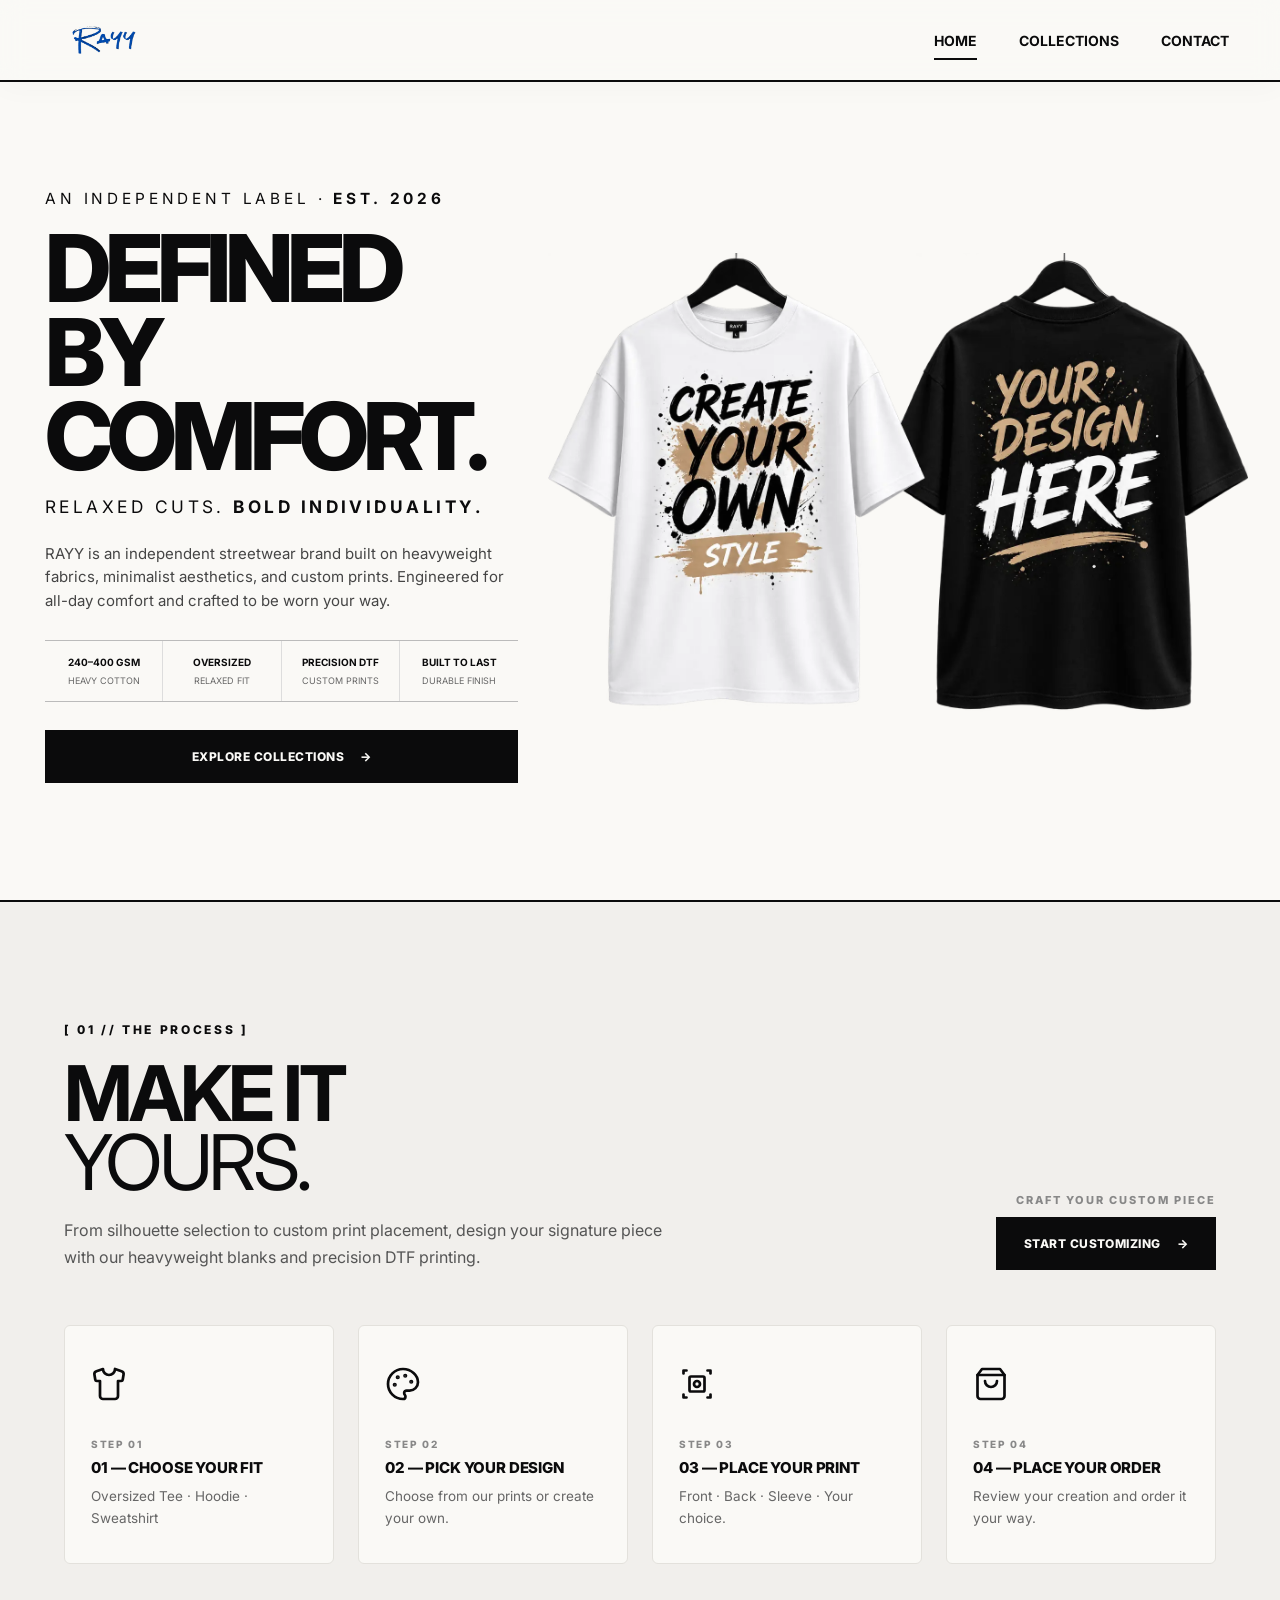
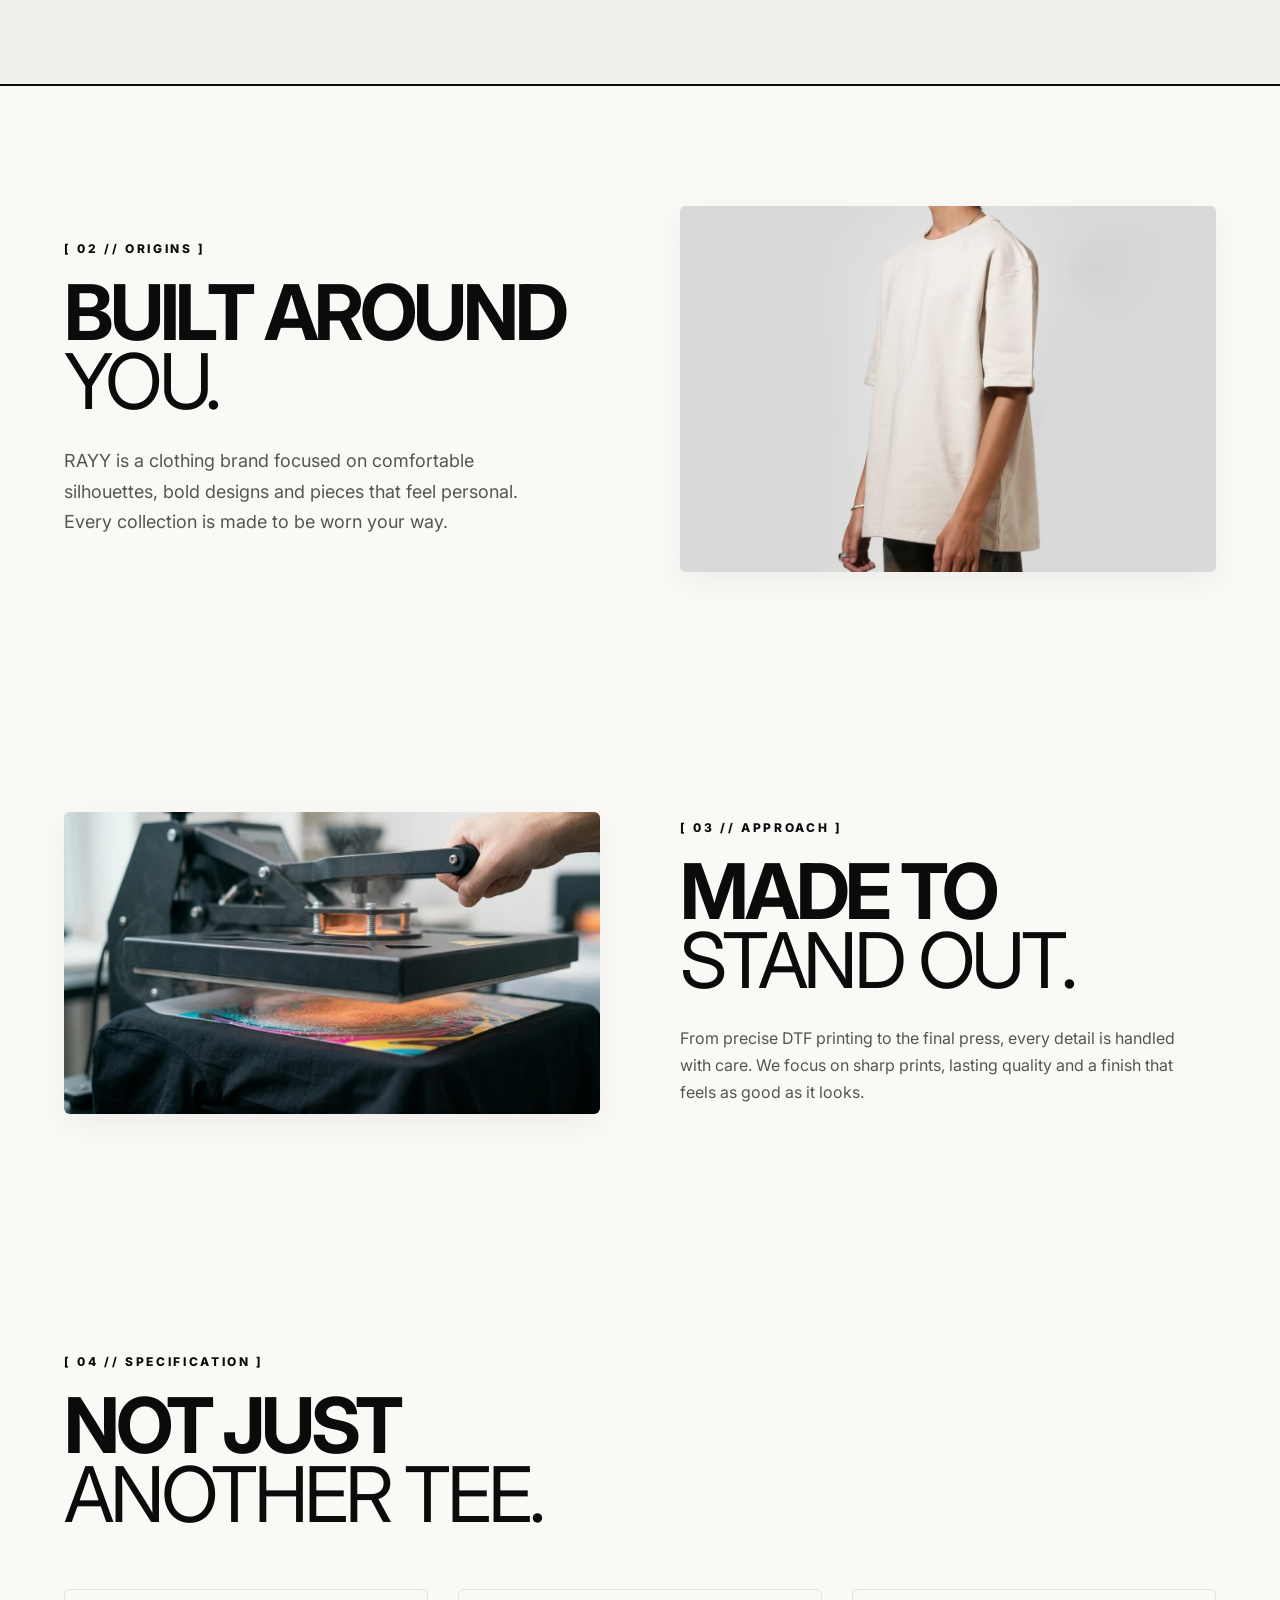
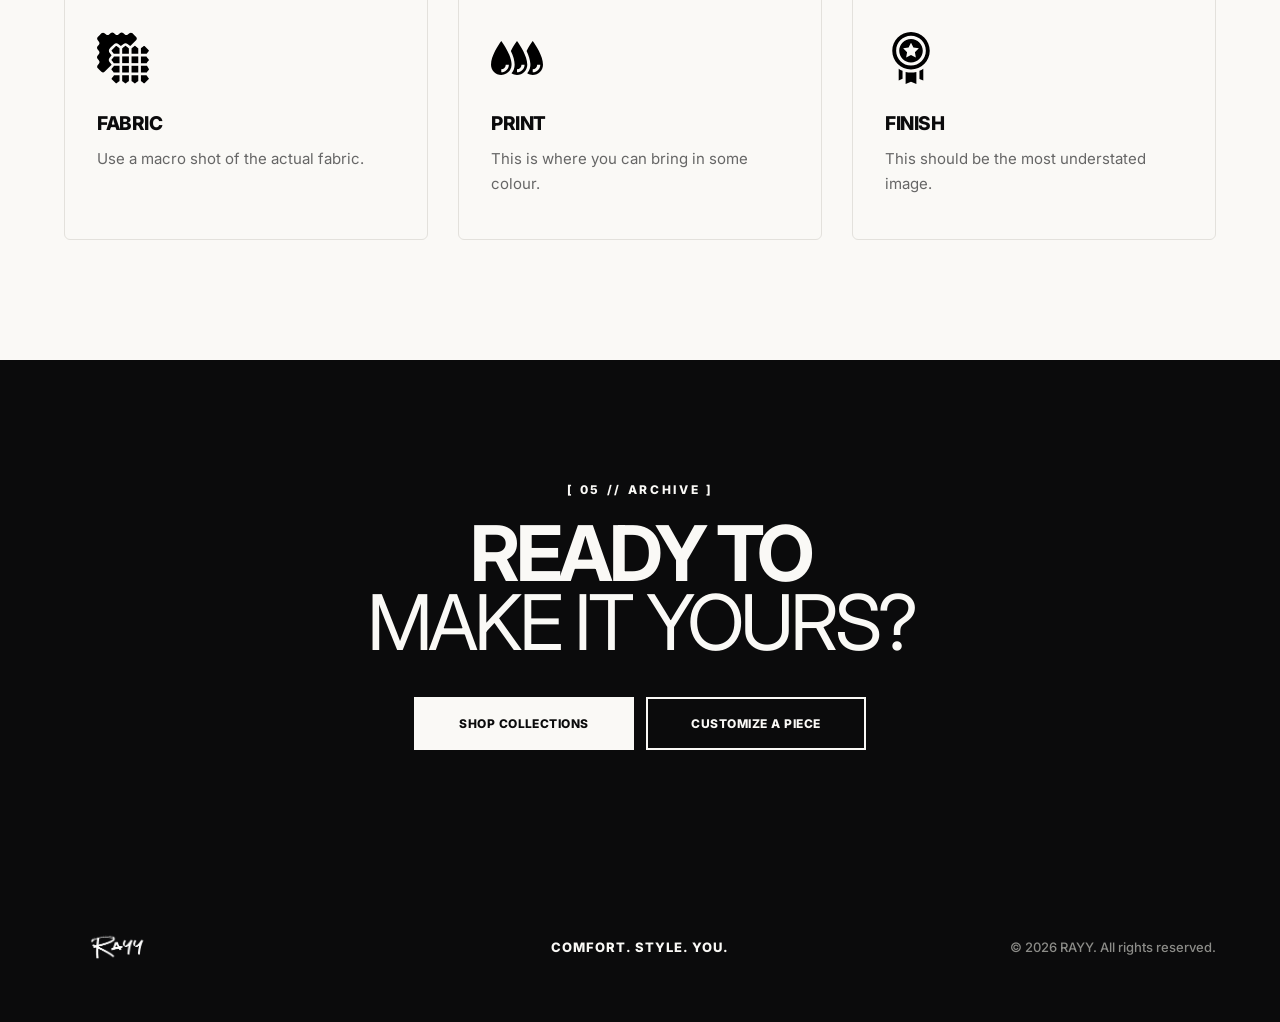
==== commit 42b1b99c: "Improved visuals and added Brutalist hovers on buttons" ====
--- a/src/index.html
+++ b/src/index.html
@@ -6,11 +6,13 @@
   <meta name="viewport" content="width=device-width, initial-scale=1.0">
   <title>RAYY — Comfort. Style. You.</title>
   <title>RAYY — Comfort. Style. You. | Premium Oversized Apparel & Streetwear</title>
-  
+
   <!-- Primary Meta Tags -->
   <meta name="title" content="RAYY — Comfort. Style. You. | Premium Oversized Apparel & Streetwear">
-  <meta name="description" content="Discover RAYY — premium oversized tees, heavyweight fleece hoodies, and refined polos engineered for superior comfort, bespoke DTF printing, and modern everyday streetwear.">
-  <meta name="keywords" content="RAYY, oversized t-shirts, oversized hoodies, streetwear brand, custom clothing, DTF print, premium cotton apparel, minimal fashion">
+  <meta name="description"
+    content="Discover RAYY — premium oversized tees, heavyweight fleece hoodies, and refined polos engineered for superior comfort, bespoke DTF printing, and modern everyday streetwear.">
+  <meta name="keywords"
+    content="RAYY, oversized t-shirts, oversized hoodies, streetwear brand, custom clothing, DTF print, premium cotton apparel, minimal fashion">
   <meta name="author" content="RAYY">
   <meta name="robots" content="index, follow">
   <meta name="theme-color" content="#090909">
@@ -19,14 +21,16 @@
   <meta property="og:type" content="website">
   <meta property="og:site_name" content="RAYY">
   <meta property="og:title" content="RAYY — Comfort. Style. You. | Premium Oversized Apparel">
-  <meta property="og:description" content="Premium oversized streetwear, heavyweight fleece hoodies, and custom DTF prints designed for comfort and everyday bold style.">
+  <meta property="og:description"
+    content="Premium oversized streetwear, heavyweight fleece hoodies, and custom DTF prints designed for comfort and everyday bold style.">
   <meta property="og:image" content="assets/additionalimages/home_comfort_image.webp">
   <meta property="og:image:alt" content="RAYY Oversized Collection">
 
   <!-- Twitter -->
   <meta name="twitter:card" content="summary_large_image">
   <meta name="twitter:title" content="RAYY — Comfort. Style. You. | Premium Oversized Apparel">
-  <meta name="twitter:description" content="Engineered for comfort and bold minimalism. Shop our oversized tees, hoodies, and polos.">
+  <meta name="twitter:description"
+    content="Engineered for comfort and bold minimalism. Shop our oversized tees, hoodies, and polos.">
   <meta name="twitter:image" content="assets/additionalimages/home_comfort_image.webp">
 
   <!-- Favicon -->
@@ -122,84 +126,93 @@
     </section>
 
     <!-- ================= FULL WIDTH PROCESS SECTION ================= -->
-    <section class="make-it-yours-section section">
-      <div class="process-header">
-        <div class="process-header-copy">
-          <p class="section-label">THE CUSTOM PROCESS</p>
-          <h2>MAKE IT<br><span>YOURS.</span></h2>
-          <p class="process-header-desc">
-            From silhouette selection to custom print placement, design your signature piece with our heavyweight blanks and precision DTF printing.
-          </p>
+    <section class="make-it-yours-wrapper">
+      <div class="make-it-yours-section section">
+        <div class="process-header">
+          <div class="process-header-copy">
+            <p class="section-label">[ 01 // THE PROCESS ]</p>
+            <h2>MAKE IT<br><span>YOURS.</span></h2>
+            <p class="process-header-desc">
+              From silhouette selection to custom print placement, design your signature piece with our heavyweight
+              blanks and precision DTF printing.
+            </p>
+          </div>
+          <div class="process-header-action">
+            <span class="process-action-label">CRAFT YOUR CUSTOM PIECE</span>
+            <a class="btn btn-dark" href="collections.html">
+              START CUSTOMIZING <span>→</span>
+            </a>
+          </div>
         </div>
-        <div class="process-header-action">
-          <span class="process-action-label">CRAFT YOUR CUSTOM PIECE</span>
-          <a class="btn btn-dark" href="collections.html">
-            START CUSTOMIZING <span>→</span>
-          </a>
-        </div>
-      </div>
-
-      <div class="process-cards-grid">
-        <div class="process-card">
-          <div class="process-card-icon">
-            <svg xmlns="http://www.w3.org/2000/svg" viewBox="0 0 24 24" fill="none" stroke="currentColor" stroke-width="1.8" stroke-linecap="round" stroke-linejoin="round">
-              <path d="M20.38 3.46L16 2a4 4 0 0 1-8 0L3.62 3.46a2 2 0 0 0-1.34 2.23l.58 3.47a1 1 0 0 0 .99.84H6v10c0 1.1.9 2 2 2h8a2 2 0 0 0 2-2V10h2.15a1 1 0 0 0 .99-.84l.58-3.47a2 2 0 0 0-1.34-2.23z"/>
-            </svg>
-          </div>
-          <div class="process-card-body">
-            <span class="process-step-badge">STEP 01</span>
-            <h3 class="process-card-title">01 — CHOOSE YOUR FIT</h3>
-            <p class="process-card-desc">Oversized Tee · Hoodie · Sweatshirt</p>
-          </div>
-        </div>
-
-        <div class="process-card">
-          <div class="process-card-icon">
-            <svg xmlns="http://www.w3.org/2000/svg" viewBox="0 0 24 24" fill="none" stroke="currentColor" stroke-width="1.8" stroke-linecap="round" stroke-linejoin="round">
-              <circle cx="13.5" cy="6.5" r=".5" fill="currentColor"/>
-              <circle cx="17.5" cy="10.5" r=".5" fill="currentColor"/>
-              <circle cx="8.5" cy="7.5" r=".5" fill="currentColor"/>
-              <circle cx="6.5" cy="12.5" r=".5" fill="currentColor"/>
-              <path d="M12 2C6.5 2 2 6.5 2 12s4.5 10 10 10c.926 0 1.648-.746 1.648-1.688 0-.437-.18-.835-.437-1.125-.29-.289-.438-.652-.438-1.125a1.64 1.64 0 0 1 1.668-1.668h1.996c3.051 0 5.555-2.503 5.555-5.554C21.965 6.012 17.461 2 12 2z"/>
-            </svg>
-          </div>
-          <div class="process-card-body">
-            <span class="process-step-badge">STEP 02</span>
-            <h3 class="process-card-title">02 — PICK YOUR DESIGN</h3>
-            <p class="process-card-desc">Choose from our prints or create your own.</p>
-          </div>
-        </div>
-
-        <div class="process-card">
-          <div class="process-card-icon">
-            <svg xmlns="http://www.w3.org/2000/svg" viewBox="0 0 24 24" fill="none" stroke="currentColor" stroke-width="1.8" stroke-linecap="round" stroke-linejoin="round">
-              <path d="M5 3H3v2"/>
-              <path d="M19 3h2v2"/>
-              <path d="M5 21H3v-2"/>
-              <path d="M19 21h2v-2"/>
-              <rect x="7" y="7" width="10" height="10" rx="1"/>
-              <circle cx="12" cy="12" r="2"/>
-            </svg>
-          </div>
-          <div class="process-card-body">
-            <span class="process-step-badge">STEP 03</span>
-            <h3 class="process-card-title">03 — PLACE YOUR PRINT</h3>
-            <p class="process-card-desc">Front · Back · Sleeve · Your choice.</p>
-          </div>
-        </div>
-
-        <div class="process-card">
-          <div class="process-card-icon">
-            <svg xmlns="http://www.w3.org/2000/svg" viewBox="0 0 24 24" fill="none" stroke="currentColor" stroke-width="1.8" stroke-linecap="round" stroke-linejoin="round">
-              <path d="M6 2L3 6v14a2 2 0 0 0 2 2h14a2 2 0 0 0 2-2V6l-3-4z"/>
-              <line x1="3" y1="6" x2="21" y2="6"/>
-              <path d="M16 10a4 4 0 0 1-8 0"/>
-            </svg>
-          </div>
-          <div class="process-card-body">
-            <span class="process-step-badge">STEP 04</span>
-            <h3 class="process-card-title">04 — PLACE YOUR ORDER</h3>
-            <p class="process-card-desc">Review your creation and order it your way.</p>
+
+        <div class="process-cards-grid">
+          <div class="process-card">
+            <div class="process-card-icon">
+              <svg xmlns="http://www.w3.org/2000/svg" viewBox="0 0 24 24" fill="none" stroke="currentColor"
+                stroke-width="1.8" stroke-linecap="round" stroke-linejoin="round">
+                <path
+                  d="M20.38 3.46L16 2a4 4 0 0 1-8 0L3.62 3.46a2 2 0 0 0-1.34 2.23l.58 3.47a1 1 0 0 0 .99.84H6v10c0 1.1.9 2 2 2h8a2 2 0 0 0 2-2V10h2.15a1 1 0 0 0 .99-.84l.58-3.47a2 2 0 0 0-1.34-2.23z" />
+              </svg>
+            </div>
+            <div class="process-card-body">
+              <span class="process-step-badge">STEP 01</span>
+              <h3 class="process-card-title">01 — CHOOSE YOUR FIT</h3>
+              <p class="process-card-desc">Oversized Tee · Hoodie · Sweatshirt</p>
+            </div>
+          </div>
+
+          <div class="process-card">
+            <div class="process-card-icon">
+              <svg xmlns="http://www.w3.org/2000/svg" viewBox="0 0 24 24" fill="none" stroke="currentColor"
+                stroke-width="1.8" stroke-linecap="round" stroke-linejoin="round">
+                <circle cx="13.5" cy="6.5" r=".5" fill="currentColor" />
+                <circle cx="17.5" cy="10.5" r=".5" fill="currentColor" />
+                <circle cx="8.5" cy="7.5" r=".5" fill="currentColor" />
+                <circle cx="6.5" cy="12.5" r=".5" fill="currentColor" />
+                <path
+                  d="M12 2C6.5 2 2 6.5 2 12s4.5 10 10 10c.926 0 1.648-.746 1.648-1.688 0-.437-.18-.835-.437-1.125-.29-.289-.438-.652-.438-1.125a1.64 1.64 0 0 1 1.668-1.668h1.996c3.051 0 5.555-2.503 5.555-5.554C21.965 6.012 17.461 2 12 2z" />
+              </svg>
+            </div>
+            <div class="process-card-body">
+              <span class="process-step-badge">STEP 02</span>
+              <h3 class="process-card-title">02 — PICK YOUR DESIGN</h3>
+              <p class="process-card-desc">Choose from our prints or create your own.</p>
+            </div>
+          </div>
+
+          <div class="process-card">
+            <div class="process-card-icon">
+              <svg xmlns="http://www.w3.org/2000/svg" viewBox="0 0 24 24" fill="none" stroke="currentColor"
+                stroke-width="1.8" stroke-linecap="round" stroke-linejoin="round">
+                <path d="M5 3H3v2" />
+                <path d="M19 3h2v2" />
+                <path d="M5 21H3v-2" />
+                <path d="M19 21h2v-2" />
+                <rect x="7" y="7" width="10" height="10" rx="1" />
+                <circle cx="12" cy="12" r="2" />
+              </svg>
+            </div>
+            <div class="process-card-body">
+              <span class="process-step-badge">STEP 03</span>
+              <h3 class="process-card-title">03 — PLACE YOUR PRINT</h3>
+              <p class="process-card-desc">Front · Back · Sleeve · Your choice.</p>
+            </div>
+          </div>
+
+          <div class="process-card">
+            <div class="process-card-icon">
+              <svg xmlns="http://www.w3.org/2000/svg" viewBox="0 0 24 24" fill="none" stroke="currentColor"
+                stroke-width="1.8" stroke-linecap="round" stroke-linejoin="round">
+                <path d="M6 2L3 6v14a2 2 0 0 0 2 2h14a2 2 0 0 0 2-2V6l-3-4z" />
+                <line x1="3" y1="6" x2="21" y2="6" />
+                <path d="M16 10a4 4 0 0 1-8 0" />
+              </svg>
+            </div>
+            <div class="process-card-body">
+              <span class="process-step-badge">STEP 04</span>
+              <h3 class="process-card-title">04 — PLACE YOUR ORDER</h3>
+              <p class="process-card-desc">Review your creation and order it your way.</p>
+            </div>
           </div>
         </div>
       </div>
@@ -207,7 +220,7 @@
 
     <section class="intro split-section section">
       <div class="split-copy">
-        <p class="section-label">THE RAYY STORY</p>
+        <p class="section-label">[ 02 // ORIGINS ]</p>
         <h2>BUILT AROUND<br><span>YOU.</span></h2>
         <p class="section-text">
           RAYY is a clothing brand focused on comfortable silhouettes,
@@ -225,16 +238,17 @@
         <img src="assets/additionalimages/DTF_print_image.webp" alt="RAYY DTF printing process" loading="lazy">
       </div>
       <div class="split-copy">
-        <p class="section-label">OUR APPROACH</p>
+        <p class="section-label">[ 03 // APPROACH ]</p>
         <h2>MADE TO<br><span>STAND OUT.</span></h2>
         <p>
-          From precise DTF printing to the final press, every detail is handled with care. We focus on sharp prints, lasting quality and a finish that feels as good as it looks.
+          From precise DTF printing to the final press, every detail is handled with care. We focus on sharp prints,
+          lasting quality and a finish that feels as good as it looks.
         </p>
       </div>
     </section>
 
     <section class="craft-section section">
-      <p class="section-label">BUILT DIFFERENT</p>
+      <p class="section-label">[ 04 // SPECIFICATION ]</p>
       <h2>NOT JUST<br><span>ANOTHER TEE.</span></h2>
       <div class="craft-grid">
         <article class="craft-card">
@@ -269,12 +283,14 @@
       </div>
     </section>
 
-    <section class="cta section">
-      <p class="section-label">YOUR STYLE. YOUR WAY.</p>
-      <h2>READY TO<br><span>MAKE IT YOURS?</span></h2>
-      <div class="cta-actions">
-        <a class="btn btn-dark" href="collections.html">SHOP COLLECTIONS</a>
-        <a class="btn btn-light" href="category.html?category=oversize">CUSTOMIZE A PIECE</a>
+    <section class="cta-banner">
+      <div class="cta section">
+        <p class="section-label">[ 05 // ARCHIVE ]</p>
+        <h2>READY TO<br><span>MAKE IT YOURS?</span></h2>
+        <div class="cta-actions">
+          <a class="btn btn-solid-white" href="collections.html">SHOP COLLECTIONS</a>
+          <a class="btn btn-outline-white" href="category.html?category=oversize">CUSTOMIZE A PIECE</a>
+        </div>
       </div>
     </section>
   </main>
--- a/src/css/global.css
+++ b/src/css/global.css
@@ -1,8 +1,9 @@
 :root {
-  --black: #090909;
-  --white: #f7f7f5;
-  --muted: #777;
-  --border: #d8d8d8;
+  --black: #0B0B0C;
+  --white: #FAF9F6;
+  --muted: #807F7C;
+  --border: #E3E1DC;
+  --accent-soft: #F1EFEC;
   --max-width: 1500px;
 }
 
@@ -33,10 +34,14 @@
   display: flex;
   align-items: center;
   justify-content: space-between;
-  border-bottom: 1px solid #e5e5e5;
-  position: relative;
-  z-index: 10;
-  background: rgba(247, 247, 245, .96);
+  border-bottom: 2px solid var(--black);
+  position: sticky;
+  top: 0;
+  z-index: 100;
+  background: rgba(250, 249, 246, 0.85);
+  backdrop-filter: blur(12px);
+  -webkit-backdrop-filter: blur(12px);
+  box-shadow: 0 4px 30px rgba(11, 11, 12, 0.03);
 }
 
 .logo {
@@ -69,14 +74,14 @@
   position: relative;
 }
 
-.nav-links a.active::after {
-  content: "";
+.nav-indicator {
   position: absolute;
   height: 2px;
   background: var(--black);
+  bottom: 20px;
   left: 0;
-  right: 0;
-  bottom: -9px;
+  width: 0;
+  pointer-events: none;
 }
 
 .menu-toggle {
@@ -84,6 +89,9 @@
   border: 0;
   background: none;
   cursor: pointer;
+  position: relative;
+  width: 24px;
+  height: 20px;
 }
 
 .menu-toggle span {
@@ -91,7 +99,36 @@
   width: 24px;
   height: 2px;
   background: var(--black);
-  margin: 5px;
+  position: absolute;
+  left: 0;
+  transition: transform 0.3s cubic-bezier(0.16, 1, 0.3, 1), opacity 0.3s ease, top 0.3s ease;
+}
+
+.menu-toggle span:nth-child(1) {
+  top: 2px;
+}
+
+.menu-toggle span:nth-child(2) {
+  top: 9px;
+}
+
+.menu-toggle span:nth-child(3) {
+  top: 16px;
+}
+
+.menu-toggle.open span:nth-child(1) {
+  top: 9px;
+  transform: rotate(45deg);
+}
+
+.menu-toggle.open span:nth-child(2) {
+  opacity: 0;
+  transform: translateX(-10px);
+}
+
+.menu-toggle.open span:nth-child(3) {
+  top: 9px;
+  transform: rotate(-45deg);
 }
 
 .section {
@@ -182,10 +219,10 @@
   font-size: 12px;
   font-weight: 800;
   letter-spacing: .04em;
-  border: 1px solid var(--black);
+  border: 2px solid var(--black);
   cursor: pointer;
   text-decoration: none;
-  transition: color 0.2s ease, background-color 0.2s ease, border-color 0.2s ease;
+  transition: transform 0.25s ease, box-shadow 0.25s ease, color 0.25s ease, background-color 0.25s ease, border-color 0.25s ease;
 }
 
 .btn * {
@@ -194,6 +231,10 @@
   transition: color 0.2s ease;
 }
 
+.btn:hover {
+  transform: translate(-4px, -4px);
+}
+
 .btn-dark {
   background: var(--black);
   color: var(--white);
@@ -202,6 +243,7 @@
 .btn-dark:hover {
   background: var(--white);
   color: var(--black);
+  box-shadow: 4px 4px 0px var(--black);
 }
 
 .btn-light {
@@ -210,8 +252,9 @@
 }
 
 .btn-light:hover {
-  background: var(--black);
-  color: var(--white);
+  background: var(--accent-soft);
+  color: var(--black);
+  box-shadow: 4px 4px 0px var(--black);
 }
 
 .page-shell {
@@ -340,8 +383,10 @@
 }
 
 .footer {
-  padding: 40px 5vw;
-  border-top: 1px solid var(--border);
+  padding: 60px 5vw;
+  border-top: 2px solid var(--black);
+  background: var(--black);
+  color: var(--white);
   display: flex;
   justify-content: space-between;
   align-items: center;
@@ -352,11 +397,34 @@
 .footer .logo-icon {
   width: 110px;
   height: 30px;
+  filter: brightness(0) invert(1);
 }
 
 .footer p {
-  color: var(--muted);
+  color: #8c8c88;
   font-size: 13px;
+  font-weight: 500;
+}
+
+.footer .footer-tagline {
+  color: var(--white);
+  font-weight: 800;
+  text-transform: uppercase;
+  letter-spacing: 0.08em;
+}
+
+@media (min-width: 801px) {
+  .footer>* {
+    flex: 1;
+  }
+
+  .footer-tagline {
+    text-align: center;
+  }
+
+  .footer-rights {
+    text-align: right;
+  }
 }
 
 @media (max-width: 800px) {
@@ -373,7 +441,7 @@
   }
 
   .nav-links {
-    display: none;
+    display: flex;
     position: absolute;
     top: 70px;
     left: 0;
@@ -382,11 +450,47 @@
     flex-direction: column;
     align-items: flex-start;
     background: var(--white);
-    border-bottom: 1px solid var(--border);
+    border-bottom: 2px solid var(--black);
+    opacity: 0;
+    visibility: hidden;
+    transform: translateY(-10px);
+    transition:
+      opacity 0.4s cubic-bezier(0.16, 1, 0.3, 1),
+      transform 0.4s cubic-bezier(0.16, 1, 0.3, 1),
+      visibility 0.4s cubic-bezier(0.16, 1, 0.3, 1);
   }
 
   .nav-links.open {
-    display: flex;
+    opacity: 1;
+    visibility: visible;
+    transform: translateY(0);
+  }
+
+  .nav-links a {
+    opacity: 0;
+    transform: translateY(10px);
+    transition:
+      opacity 0.35s cubic-bezier(0.16, 1, 0.3, 1),
+      transform 0.35s cubic-bezier(0.16, 1, 0.3, 1);
+  }
+
+
+
+  .nav-links.open a {
+    opacity: 1;
+    transform: translateY(0);
+  }
+
+  .nav-links.open a:nth-child(1) {
+    transition-delay: 0.1s;
+  }
+
+  .nav-links.open a:nth-child(2) {
+    transition-delay: 0.18s;
+  }
+
+  .nav-links.open a:nth-child(3) {
+    transition-delay: 0.26s;
   }
 
   .category-grid {
@@ -553,7 +657,8 @@
 
 /* Word Reveal Animations */
 .collections-page .page-header h1 .word-wrap,
-.category-template-page .page-header h1 .word-wrap {
+.category-template-page .page-header h1 .word-wrap,
+.contact-template-page .page-header h1 .word-wrap {
   display: inline-block;
   overflow: hidden;
   vertical-align: bottom;
@@ -562,7 +667,8 @@
 }
 
 .collections-page .page-header h1 .animate-word,
-.category-template-page .page-header h1 .animate-word {
+.category-template-page .page-header h1 .animate-word,
+.contact-template-page .page-header h1 .animate-word {
   display: inline-block;
   transform: translateY(105%);
   opacity: 0;
@@ -571,17 +677,20 @@
 }
 
 .collections-page .page-header h1 .delay-1,
-.category-template-page .page-header h1 .delay-1 {
+.category-template-page .page-header h1 .delay-1,
+.contact-template-page .page-header h1 .delay-1 {
   animation-delay: 0.15s;
 }
 
 .collections-page .page-header h1 .delay-2,
-.category-template-page .page-header h1 .delay-2 {
+.category-template-page .page-header h1 .delay-2,
+.contact-template-page .page-header h1 .delay-2 {
   animation-delay: 0.28s;
 }
 
 .collections-page .page-header h1 .delay-3,
-.category-template-page .page-header h1 .delay-3 {
+.category-template-page .page-header h1 .delay-3,
+.contact-template-page .page-header h1 .delay-3 {
   animation-delay: 0.4s;
 }
 
@@ -703,21 +812,26 @@
   max-width: 380px;
   font-family: monospace;
   font-size: 11px;
-  border-top: 1px solid var(--black);
+  border: 2px solid var(--black);
+  background: var(--accent-soft);
+  padding: 10px 20px;
   margin-bottom: 30px;
   opacity: 0;
   animation: fadeInUpSnappy 1.6s cubic-bezier(0.16, 1, 0.3, 1) forwards;
   will-change: transform, opacity;
   animation-delay: 0.5s;
-  /* Animates at the same time as the description */
 }
 
 .spec-row {
   display: flex;
   justify-content: space-between;
-  padding: 10.5px 0;
-  border-bottom: 1px solid var(--border);
+  padding: 12px 0;
+  border-bottom: 1px dashed var(--border);
   gap: 15px;
+}
+
+.spec-row:last-child {
+  border-bottom: none;
 }
 
 .spec-label {
@@ -736,4 +850,30 @@
     margin-top: 20px;
     margin-bottom: 20px;
   }
+}
+
+/* ==========================================
+   CONTACT PAGE ENTRANCE
+   ========================================== */
+
+.contact-template-page .section-label,
+.contact-template-page .page-header-description,
+.contact-template-page #contactBtn {
+  opacity: 0;
+  animation: fadeInUpSnappy 1.6s cubic-bezier(0.16, 1, 0.3, 1) forwards;
+  will-change: transform, opacity;
+  backface-visibility: hidden;
+}
+
+.contact-template-page .section-label {
+  animation-delay: 0.05s;
+}
+
+.contact-template-page .page-header-description {
+  animation-delay: 0.5s;
+}
+
+.contact-template-page #contactBtn {
+  transform: translateY(30px);
+  animation-delay: 0.62s;
 }
--- a/src/css/home.css
+++ b/src/css/home.css
@@ -79,8 +79,15 @@
    MAKE IT YOURS (FULL WIDTH PROCESS SECTION)
    ========================================== */
 
+.make-it-yours-wrapper {
+  background-color: var(--accent-soft);
+  border-top: 2px solid var(--black);
+  border-bottom: 2px solid var(--black);
+  width: 100%;
+}
+
 .make-it-yours-section {
-  border-top: 1px solid var(--border);
+  border-top: 0;
 }
 
 .process-header {
@@ -128,18 +135,18 @@
   border: 1px solid var(--border);
   border-radius: 6px;
   padding: 34px 26px;
-  background: #fafaf9;
+  background: var(--white);
   display: flex;
   flex-direction: column;
-  justify-content:flex-start;
+  justify-content: flex-start;
   gap: 24px;
   transition: transform 0.25s ease, border-color 0.25s ease, box-shadow 0.25s ease;
 }
 
 .process-card:hover {
-  transform: translateY(-4px);
-  border-color: #090909;
-  box-shadow: 0 12px 30px rgba(9, 9, 9, 0.06);
+  transform: translate(-4px, -4px);
+  border-color: var(--black);
+  box-shadow: 6px 6px 0px var(--black);
 }
 
 .process-card-icon {
@@ -246,7 +253,7 @@
 }
 
 .intro {
-  border-top: 1px solid var(--border);
+  border-top: 0;
 }
 
 /* ==========================================
@@ -317,6 +324,14 @@
   padding: 42px 32px;
   display: flex;
   flex-direction: column;
+  background: var(--white);
+  transition: transform 0.25s ease, border-color 0.25s ease, box-shadow 0.25s ease;
+}
+
+.craft-card:hover {
+  transform: translate(-4px, -4px);
+  border-color: var(--black);
+  box-shadow: 6px 6px 0px var(--black);
 }
 
 .craft-icon {
@@ -349,9 +364,50 @@
   color: #666;
 }
 
+.cta-banner {
+  background-color: var(--black);
+  color: var(--white);
+  width: 100%;
+  border-top: 2px solid var(--black);
+}
+
 .cta {
   text-align: center;
-  border-top: 1px solid var(--border);
+  border-top: 0;
+}
+
+.cta h2 {
+  color: var(--white);
+}
+
+.cta .section-label {
+  color: var(--white);
+}
+
+.btn-solid-white {
+  background: var(--white);
+  color: var(--black);
+  border-color: var(--white);
+}
+
+.btn-solid-white:hover {
+  background: var(--black);
+  color: var(--white);
+  border-color: var(--white);
+  box-shadow: 4px 4px 0px var(--white);
+}
+
+.btn-outline-white {
+  background: transparent;
+  color: var(--white);
+  border: 2px solid var(--white);
+}
+
+.btn-outline-white:hover {
+  background: var(--black);
+  color: var(--white);
+  border-color: var(--white);
+  box-shadow: 4px 4px 0px var(--white);
 }
 
 .cta-actions {
@@ -363,17 +419,50 @@
 
 @media (max-width: 1000px) {
   .hero {
-    grid-template-columns: 1fr;
+    display: flex;
+    flex-direction: column;
     min-height: auto;
     padding: 35px 4vw 25px;
   }
 
+  .hero-copy {
+    display: contents;
+  }
+
+  .hero-copy .eyebrow {
+    order: 1;
+  }
+
+  .hero-copy h1 {
+    order: 2;
+  }
+
+  .hero-copy .hero-subtitle {
+    order: 3;
+  }
+
+  .hero-copy .hero-description {
+    order: 4;
+  }
+
   .hero-visual {
+    order: 5;
     min-height: auto;
+    width: 100%;
+    margin: 10px 0 15px;
   }
 
   .hero-visual img {
     max-height: 520px;
+  }
+
+  .hero-copy .feature-row {
+    order: 6;
+    width: 100%;
+  }
+
+  .hero-copy .btn {
+    order: 7;
   }
 
   .make-it-yours-section {
@@ -431,6 +520,7 @@
   }
 
   .hero h1 {
+    width: 100%;
     font-size: clamp(3.2rem, 14vw, 4.8rem);
   }
 
